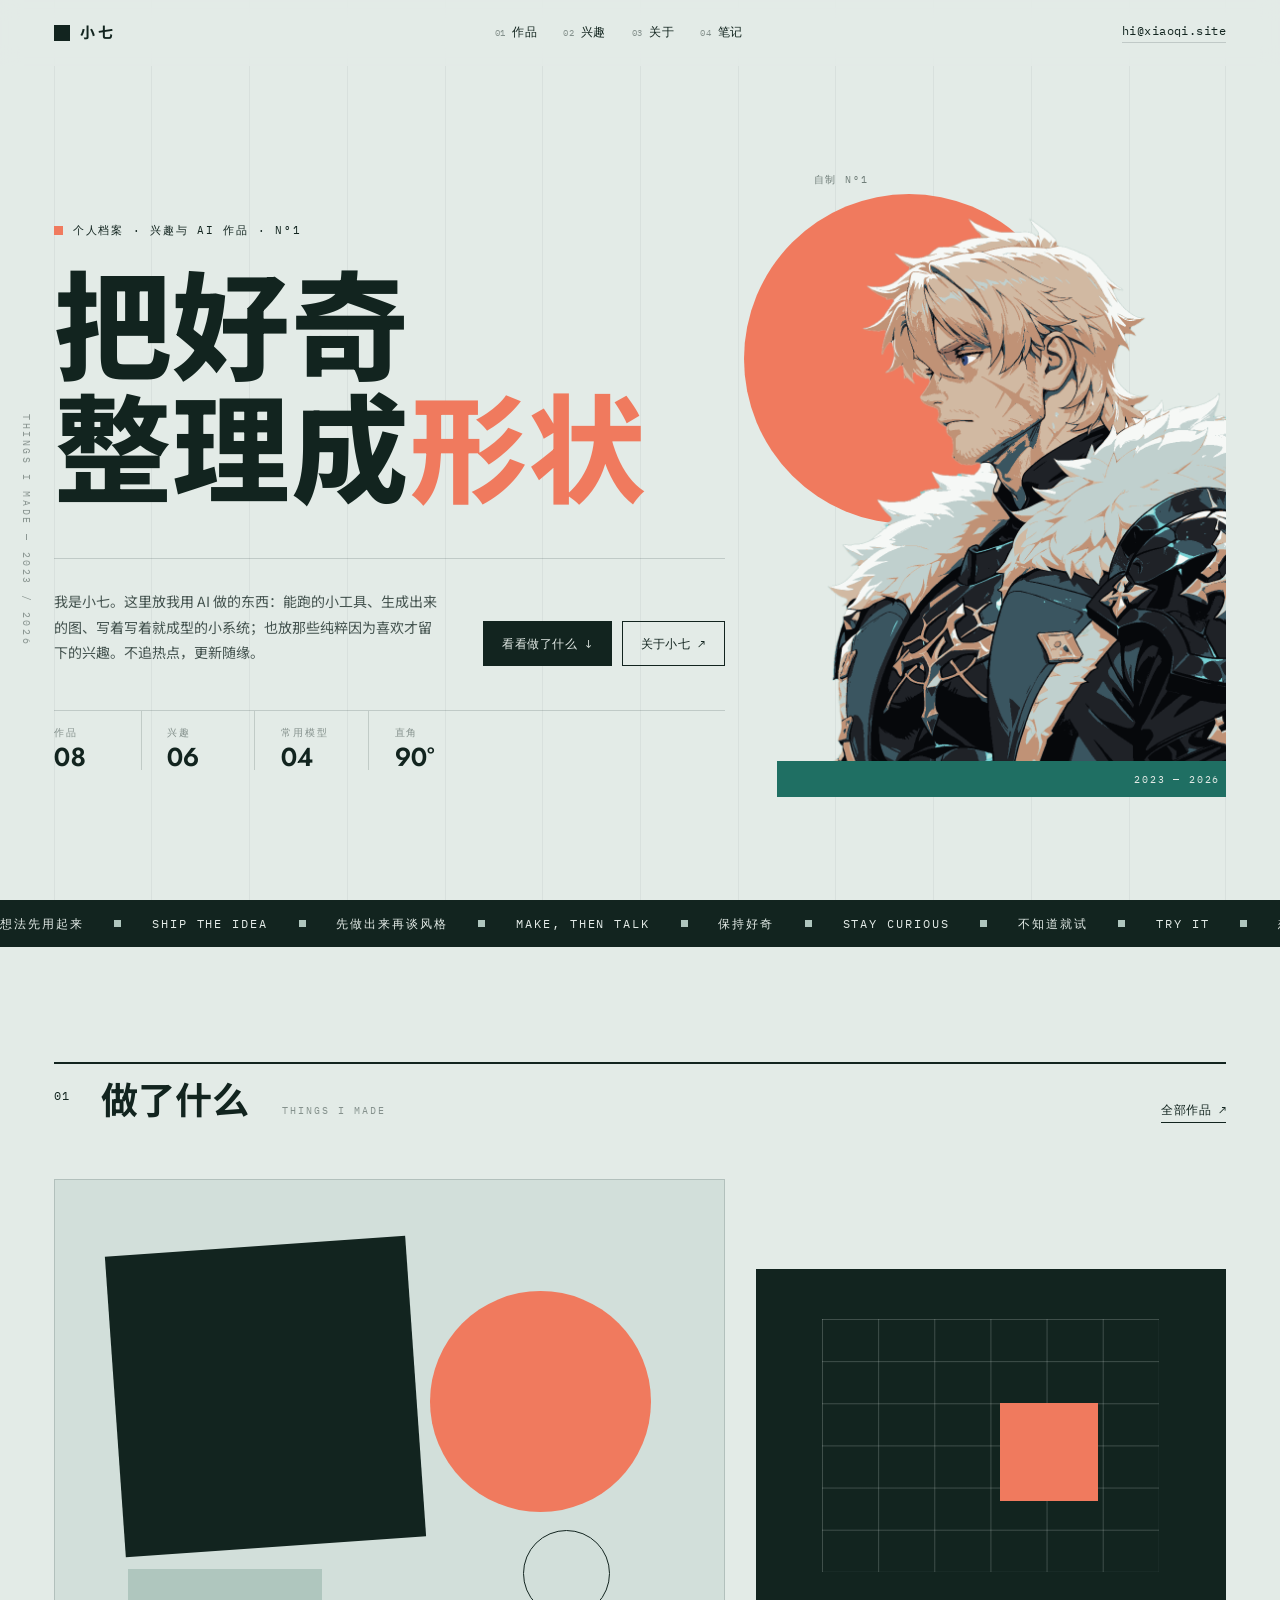
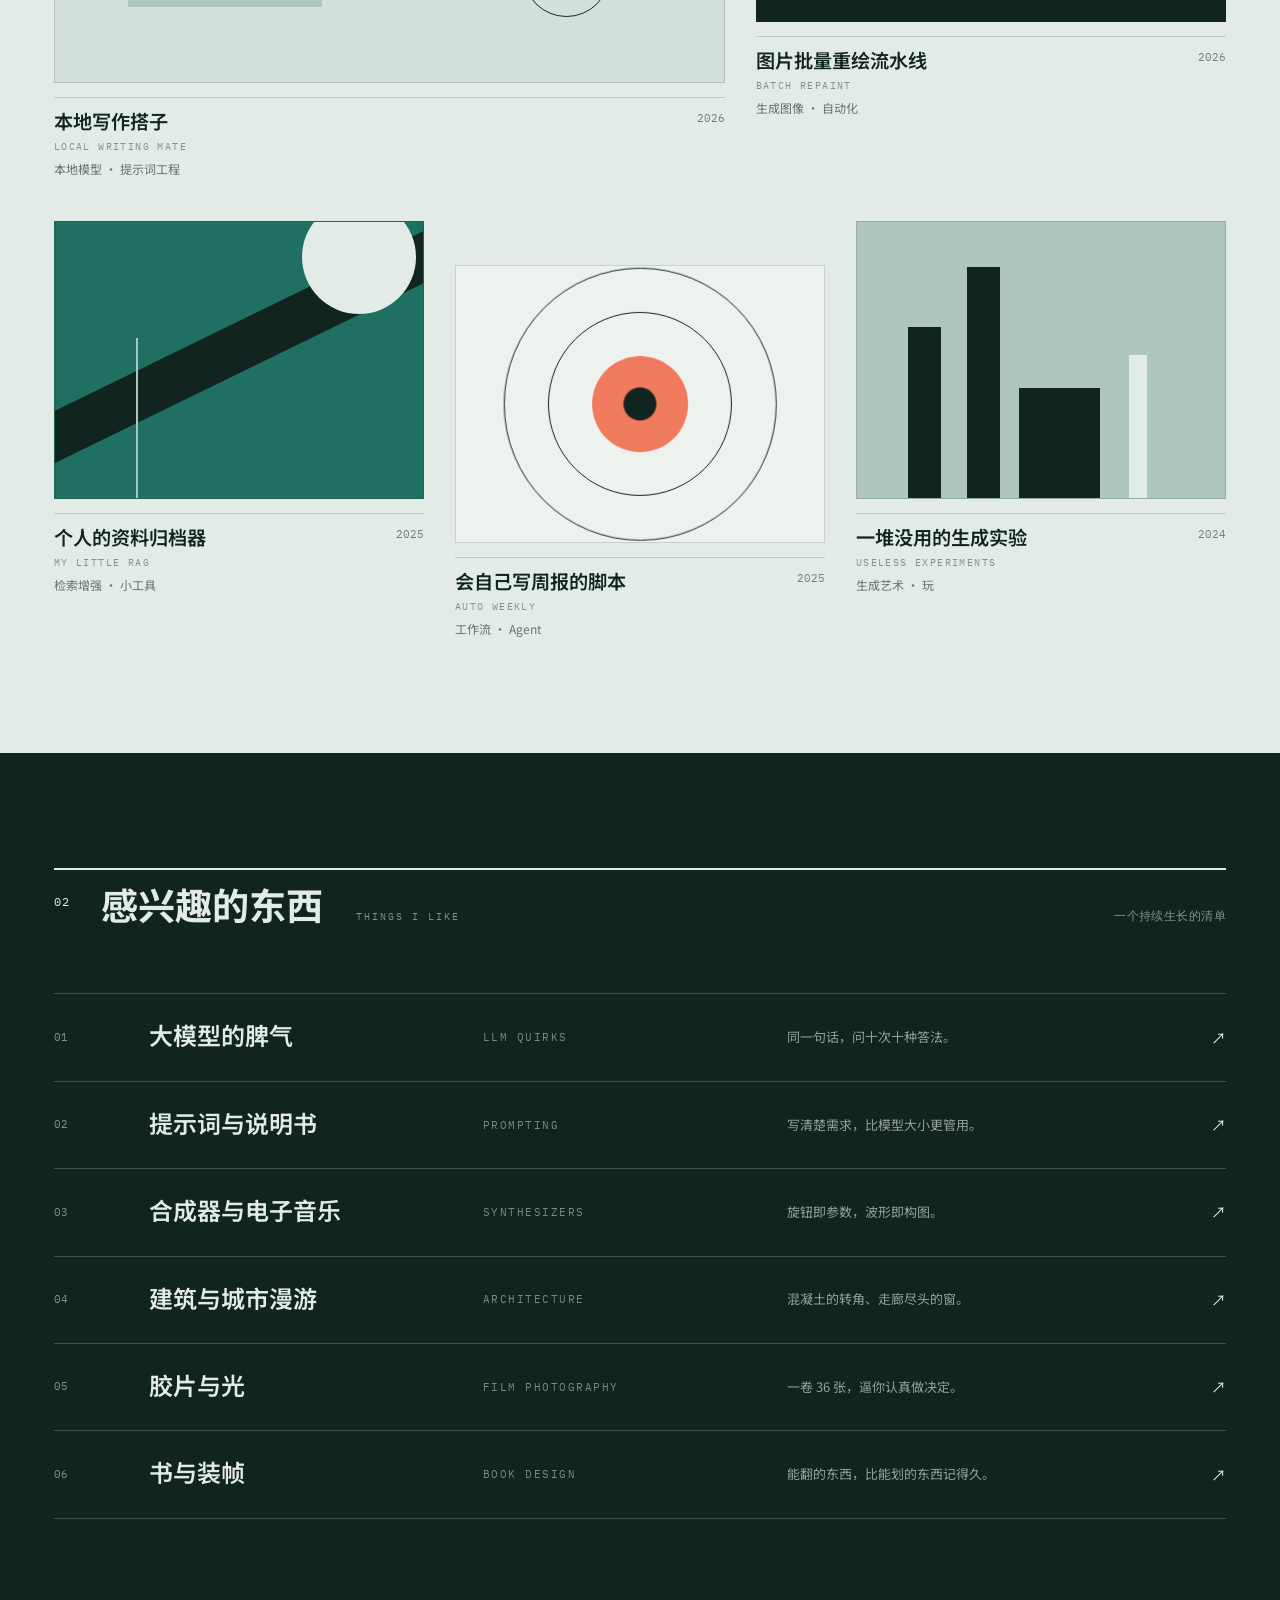
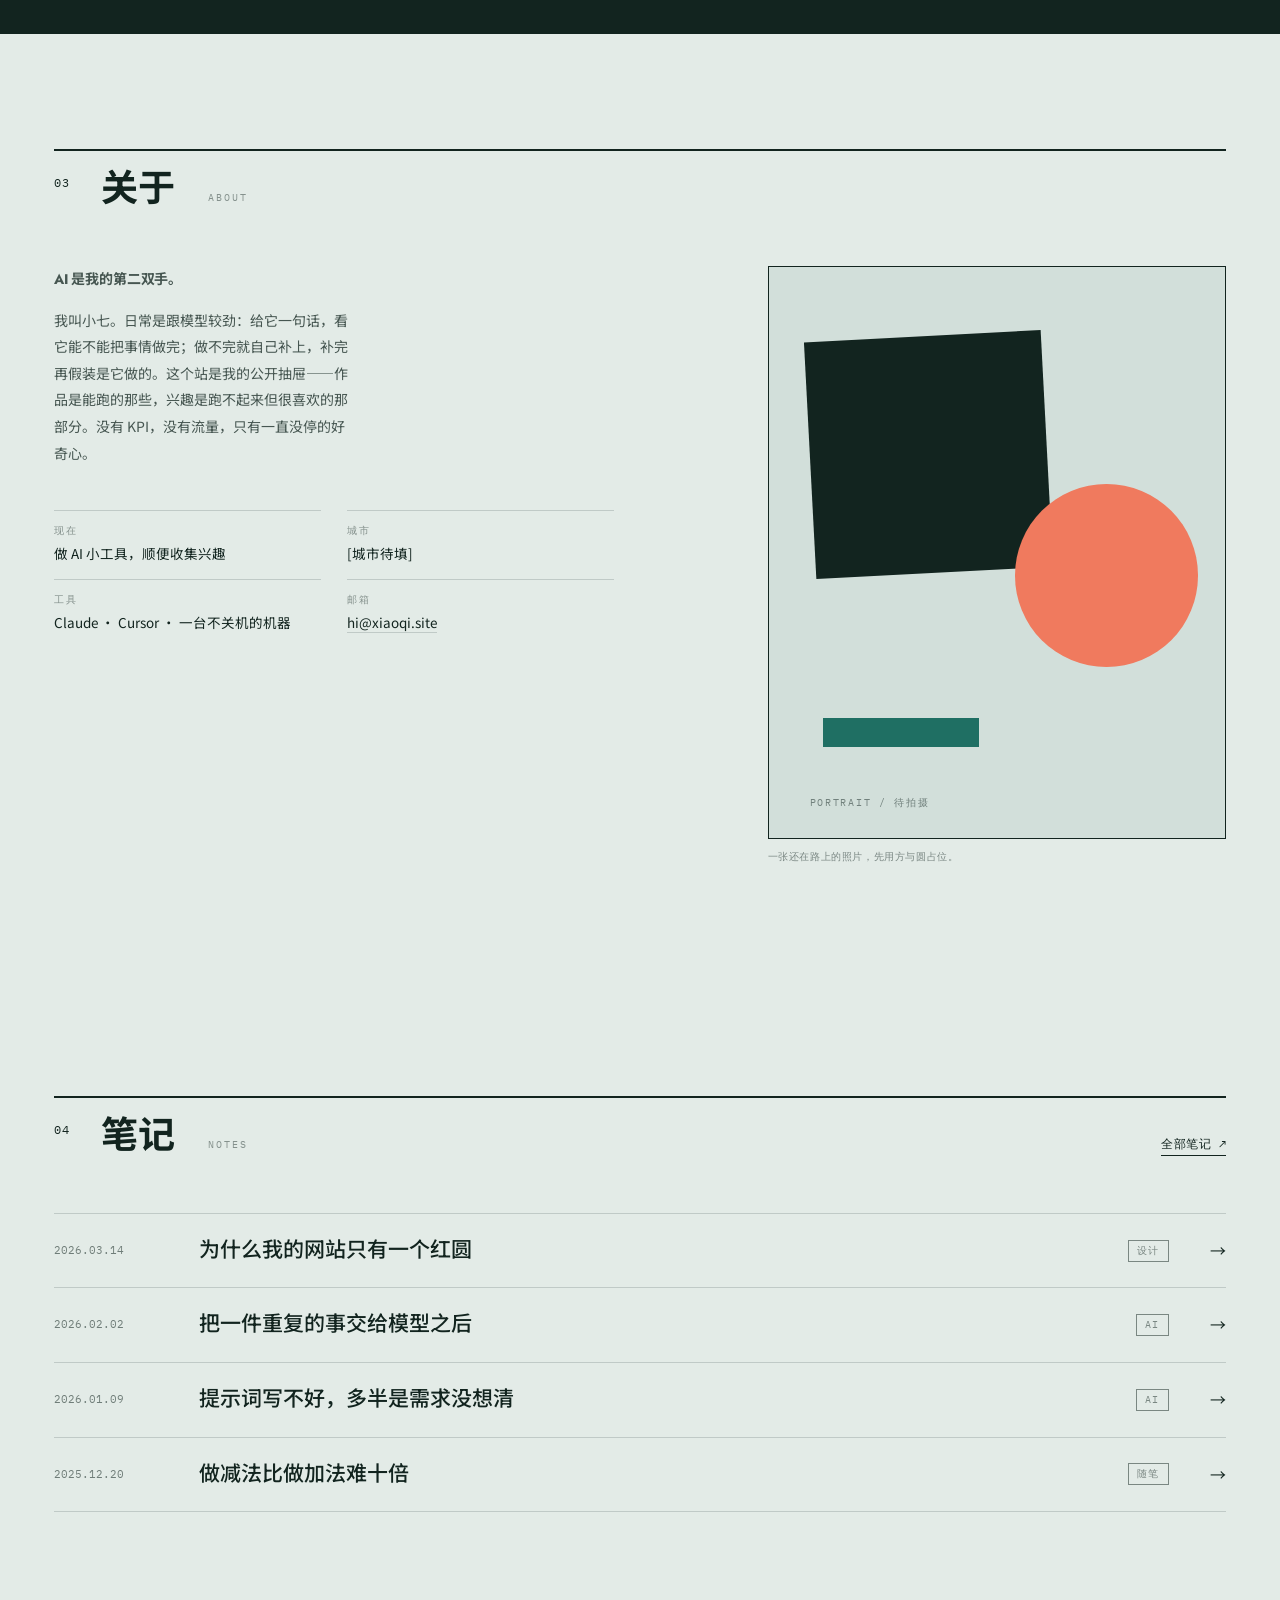
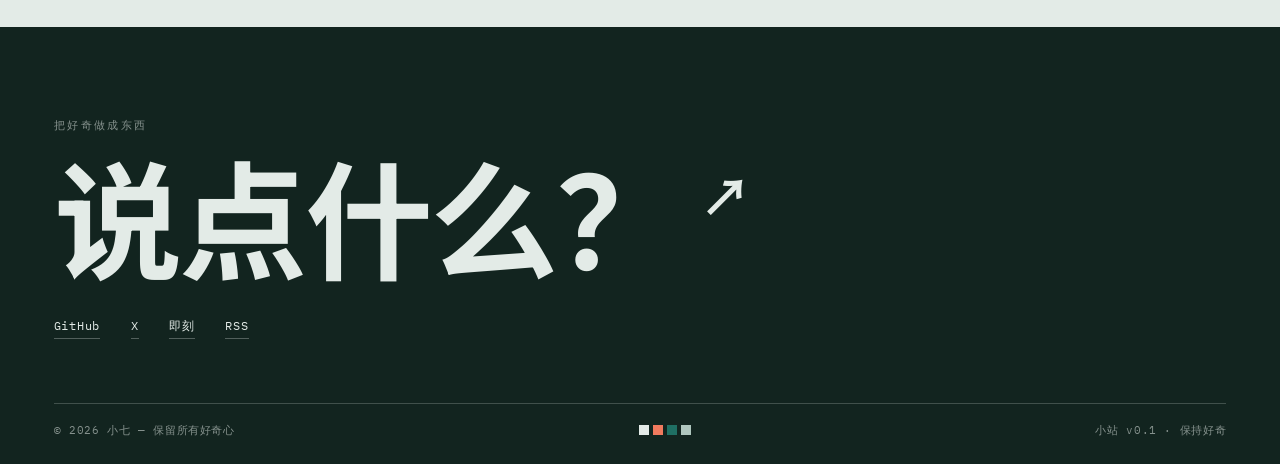
==== index.html @ d41fae68 "站小七 v0.2：雾青与珊瑚配色的个人作品站" ====
<!DOCTYPE html>
<html lang="zh-CN">
<head>
<meta charset="utf-8">
<meta name="viewport" content="width=device-width, initial-scale=1">
<title>小七 — AI 作品与兴趣档案</title>
<meta name="description" content="小七的个人站：一些 AI 做出来的东西，和一些没什么用但很喜欢的东西。">
<meta name="theme-color" content="#E3EBE7">
<link rel="icon" href="data:image/svg+xml,%3Csvg xmlns='http://www.w3.org/2000/svg' viewBox='0 0 32 32'%3E%3Crect width='32' height='32' fill='%23E3EBE7'/%3E%3Crect x='6' y='6' width='14' height='14' fill='%2312241F'/%3E%3Ccircle cx='23' cy='21' r='5' fill='%23F07A5E'/%3E%3C/svg%3E">
<link rel="preconnect" href="https://fonts.googleapis.com">
<link rel="preconnect" href="https://fonts.gstatic.com" crossorigin>
<link href="https://fonts.googleapis.com/css2?family=Jost:wght@300;400;500;600;700;800&family=IBM+Plex+Mono:wght@400;500&family=Noto+Sans+SC:wght@300;400;500;700;900&display=swap" rel="stylesheet">
<link rel="stylesheet" href="style.css">
</head>
<body>
<div class="progress" id="progress" aria-hidden="true"></div>

<!-- 背景网格：图纸感 -->
<div class="blueprint" aria-hidden="true">
  <span></span><span></span><span></span><span></span><span></span><span></span>
  <span></span><span></span><span></span><span></span><span></span><span></span>
</div>

<a class="skip" href="#work">跳到作品</a>

<header class="masthead" id="masthead">
  <a class="brand" href="#top" aria-label="回到顶部">
    <span class="brand__mark" aria-hidden="true"></span>
    <span class="brand__name">小七</span>
  </a>
  <nav class="nav" aria-label="主导航">
    <a href="#work"><em>01</em>作品</a>
    <a href="#index"><em>02</em>兴趣</a>
    <a href="#about"><em>03</em>关于</a>
    <a href="#notes"><em>04</em>笔记</a>
  </nav>
  <a class="masthead__mail" href="mailto:hi@xiaoqi.site">hi@xiaoqi.site</a>
</header>

<main id="top">

  <!-- ============ HERO ============ -->
  <section class="hero" id="hero">
    <p class="hero__rail" aria-hidden="true">THINGS I MADE — 2023 / 2026</p>

    <div class="hero__copy">
      <p class="eyebrow" data-reveal><span class="eyebrow__dot"></span>个人档案 · 兴趣与 AI 作品 · Nº1</p>

      <h1 class="hero__title">
        <span class="line" data-reveal style="--d:.05s">把好奇</span>
        <span class="line" data-reveal style="--d:.12s">整理成<span class="red">形状</span></span>
      </h1>

      <div class="hero__meta">
        <p class="hero__lede" data-reveal style="--d:.2s">
          我是小七。这里放我用 AI 做的东西：能跑的小工具、生成出来的图、写着写着就成型的小系统；也放那些纯粹因为喜欢才留下的兴趣。不追热点，更新随缘。
        </p>

        <div class="hero__actions" data-reveal style="--d:.28s">
          <a class="btn btn--solid" href="#work">看看做了什么 <span aria-hidden="true">↓</span></a>
          <a class="btn btn--ghost" href="#about">关于小七 <span aria-hidden="true">↗</span></a>
        </div>
      </div>

      <dl class="stats" data-reveal style="--d:.36s">
        <div><dt>作品</dt><dd>08</dd></div>
        <div><dt>兴趣</dt><dd>06</dd></div>
        <div><dt>常用模型</dt><dd>04</dd></div>
        <div><dt>直角</dt><dd>90°</dd></div>
      </dl>
    </div>

    <figure class="hero__art" data-reveal style="--d:.18s" data-parallax>
      <div class="stage">
        <span class="stage__circle" aria-hidden="true"></span>
        <span class="stage__bar" aria-hidden="true"></span>
        <img class="stage__fig" src="assets/figure.png" alt="半身人物插画：浅发角色，黑色战斗服与白色毛领" width="832" height="1216">
        <span class="hero__tag">自制 Nº1</span>
        <span class="hero__year">2023 — 2026</span>
      </div>
    </figure>
  </section>

  <!-- ============ MARQUEE ============ -->
  <div class="marquee" aria-hidden="true">
    <div class="marquee__track">
      <span>想法先用起来 <i></i> SHIP THE IDEA <i></i> 先做出来再谈风格 <i></i> MAKE, THEN TALK <i></i> 保持好奇 <i></i> STAY CURIOUS <i></i> 不知道就试 <i></i> TRY IT <i></i></span>
      <span>想法先用起来 <i></i> SHIP THE IDEA <i></i> 先做出来再谈风格 <i></i> MAKE, THEN TALK <i></i> 保持好奇 <i></i> STAY CURIOUS <i></i> 不知道就试 <i></i> TRY IT <i></i></span>
    </div>
  </div>

  <!-- ============ WORK ============ -->
  <section class="section" id="work">
    <header class="sec-head" data-reveal>
      <span class="sec-head__num">01</span>
      <h2 class="sec-head__title">做了什么 <span>THINGS I MADE</span></h2>
      <a class="sec-head__link" href="#work">全部作品 <span aria-hidden="true">↗</span></a>
    </header>

    <div class="works">

      <article class="work work--wide" data-reveal>
        <a class="work__link" href="#work">
          <div class="thumb thumb--a" aria-hidden="true">
            <i class="f f1"></i><i class="f f2"></i><i class="f f3"></i><i class="f f4"></i>
          </div>
          <div class="work__info">
            <h3>本地写作搭子 <span>Local Writing Mate</span></h3>
            <p class="work__tags">本地模型 · 提示词工程</p>
            <span class="work__year">2026</span>
          </div>
        </a>
      </article>

      <article class="work" data-reveal style="--d:.08s">
        <a class="work__link" href="#work">
          <div class="thumb thumb--b" aria-hidden="true">
            <i class="f f1"></i><i class="f f2"></i>
          </div>
          <div class="work__info">
            <h3>图片批量重绘流水线 <span>Batch Repaint</span></h3>
            <p class="work__tags">生成图像 · 自动化</p>
            <span class="work__year">2026</span>
          </div>
        </a>
      </article>

      <article class="work" data-reveal>
        <a class="work__link" href="#work">
          <div class="thumb thumb--c" aria-hidden="true">
            <i class="f f1"></i><i class="f f2"></i><i class="f f3"></i>
          </div>
          <div class="work__info">
            <h3>个人的资料归档器 <span>My Little RAG</span></h3>
            <p class="work__tags">检索增强 · 小工具</p>
            <span class="work__year">2025</span>
          </div>
        </a>
      </article>

      <article class="work" data-reveal style="--d:.08s">
        <a class="work__link" href="#work">
          <div class="thumb thumb--d" aria-hidden="true">
            <i class="f f1"></i><i class="f f2"></i><i class="f f3"></i><i class="f f4"></i>
          </div>
          <div class="work__info">
            <h3>会自己写周报的脚本 <span>Auto Weekly</span></h3>
            <p class="work__tags">工作流 · Agent</p>
            <span class="work__year">2025</span>
          </div>
        </a>
      </article>

      <article class="work" data-reveal style="--d:.16s">
        <a class="work__link" href="#work">
          <div class="thumb thumb--e" aria-hidden="true">
            <i class="f f1"></i><i class="f f2"></i><i class="f f3"></i><i class="f f4"></i>
          </div>
          <div class="work__info">
            <h3>一堆没用的生成实验 <span>Useless Experiments</span></h3>
            <p class="work__tags">生成艺术 · 玩</p>
            <span class="work__year">2024</span>
          </div>
        </a>
      </article>

    </div>
  </section>

  <!-- ============ INDEX / 感兴趣的东西 ============ -->
  <section class="section section--ink" id="index">
    <header class="sec-head sec-head--light" data-reveal>
      <span class="sec-head__num">02</span>
      <h2 class="sec-head__title">感兴趣的东西 <span>THINGS I LIKE</span></h2>
      <p class="sec-head__note">一个持续生长的清单</p>
    </header>

    <ol class="index-list">
      <li data-reveal><a href="#index">
        <span class="idx">01</span>
        <span class="it">大模型的脾气</span>
        <span class="ie">LLM Quirks</span>
        <span class="im">同一句话，问十次十种答法。</span>
        <span class="ia" aria-hidden="true">↗</span>
      </a></li>
      <li data-reveal style="--d:.04s"><a href="#index">
        <span class="idx">02</span>
        <span class="it">提示词与说明书</span>
        <span class="ie">Prompting</span>
        <span class="im">写清楚需求，比模型大小更管用。</span>
        <span class="ia" aria-hidden="true">↗</span>
      </a></li>
      <li data-reveal style="--d:.08s"><a href="#index">
        <span class="idx">03</span>
        <span class="it">合成器与电子音乐</span>
        <span class="ie">Synthesizers</span>
        <span class="im">旋钮即参数，波形即构图。</span>
        <span class="ia" aria-hidden="true">↗</span>
      </a></li>
      <li data-reveal style="--d:.12s"><a href="#index">
        <span class="idx">04</span>
        <span class="it">建筑与城市漫游</span>
        <span class="ie">Architecture</span>
        <span class="im">混凝土的转角、走廊尽头的窗。</span>
        <span class="ia" aria-hidden="true">↗</span>
      </a></li>
      <li data-reveal style="--d:.16s"><a href="#index">
        <span class="idx">05</span>
        <span class="it">胶片与光</span>
        <span class="ie">Film Photography</span>
        <span class="im">一卷 36 张，逼你认真做决定。</span>
        <span class="ia" aria-hidden="true">↗</span>
      </a></li>
      <li data-reveal style="--d:.2s"><a href="#index">
        <span class="idx">06</span>
        <span class="it">书与装帧</span>
        <span class="ie">Book Design</span>
        <span class="im">能翻的东西，比能划的东西记得久。</span>
        <span class="ia" aria-hidden="true">↗</span>
      </a></li>
    </ol>
  </section>

  <!-- ============ ABOUT ============ -->
  <section class="section" id="about">
    <header class="sec-head" data-reveal>
      <span class="sec-head__num">03</span>
      <h2 class="sec-head__title">关于 <span>ABOUT</span></h2>
    </header>

    <div class="about">
      <div class="about__text" data-reveal>
        <p class="about__big">AI 是我的第二双手。</p>
        <p>我叫小七。日常是跟模型较劲：给它一句话，看它能不能把事情做完；做不完就自己补上，补完再假装是它做的。这个站是我的公开抽屉——作品是能跑的那些，兴趣是跑不起来但很喜欢的那部分。没有 KPI，没有流量，只有一直没停的好奇心。</p>

        <dl class="facts">
          <div><dt>现在</dt><dd>做 AI 小工具，顺便收集兴趣</dd></div>
          <div><dt>城市</dt><dd>[城市待填]</dd></div>
          <div><dt>工具</dt><dd>Claude · Cursor · 一台不关机的机器</dd></div>
          <div><dt>邮箱</dt><dd><a href="mailto:hi@xiaoqi.site">hi@xiaoqi.site</a></dd></div>
        </dl>
      </div>

      <figure class="portrait" data-reveal style="--d:.1s">
        <div class="portrait__frame" aria-hidden="true">
          <span class="p-sq"></span>
          <span class="p-ci"></span>
          <span class="p-bar"></span>
          <span class="p-cap">PORTRAIT / 待拍摄</span>
        </div>
        <figcaption>一张还在路上的照片，先用方与圆占位。</figcaption>
      </figure>
    </div>
  </section>

  <!-- ============ NOTES ============ -->
  <section class="section" id="notes">
    <header class="sec-head" data-reveal>
      <span class="sec-head__num">04</span>
      <h2 class="sec-head__title">笔记 <span>NOTES</span></h2>
      <a class="sec-head__link" href="#notes">全部笔记 <span aria-hidden="true">↗</span></a>
    </header>

    <ul class="notes">
      <li data-reveal><a href="#notes">
        <time datetime="2026-03-14">2026.03.14</time>
        <span class="n-title">为什么我的网站只有一个红圆</span>
        <span class="n-tag">设计</span>
        <span class="n-arrow" aria-hidden="true">→</span>
      </a></li>
      <li data-reveal style="--d:.05s"><a href="#notes">
        <time datetime="2026-02-02">2026.02.02</time>
        <span class="n-title">把一件重复的事交给模型之后</span>
        <span class="n-tag">AI</span>
        <span class="n-arrow" aria-hidden="true">→</span>
      </a></li>
      <li data-reveal style="--d:.1s"><a href="#notes">
        <time datetime="2026-01-09">2026.01.09</time>
        <span class="n-title">提示词写不好，多半是需求没想清</span>
        <span class="n-tag">AI</span>
        <span class="n-arrow" aria-hidden="true">→</span>
      </a></li>
      <li data-reveal style="--d:.15s"><a href="#notes">
        <time datetime="2025-12-20">2025.12.20</time>
        <span class="n-title">做减法比做加法难十倍</span>
        <span class="n-tag">随笔</span>
        <span class="n-arrow" aria-hidden="true">→</span>
      </a></li>
    </ul>
  </section>

</main>

<footer class="footer" id="contact">
  <div class="footer__top">
    <p class="footer__kicker">把好奇做成东西</p>
    <a class="footer__mail" href="mailto:hi@xiaoqi.site">说点什么？<span aria-hidden="true">↗</span></a>
    <nav class="footer__nav" aria-label="社交链接">
      <a href="#contact">GitHub</a>
      <a href="#contact">X</a>
      <a href="#contact">即刻</a>
      <a href="#contact">RSS</a>
    </nav>
  </div>

  <div class="footer__bottom">
    <span>© <span id="year">2026</span> 小七 — 保留所有好奇心</span>
    <span class="swatches" aria-hidden="true"><i></i><i></i><i></i><i></i></span>
    <span>小站 v0.1 · 保持好奇</span>
  </div>
</footer>

<script src="main.js"></script>
</body>
</html>
---- style.css ----
/* ============================================================
   YAN — 个人作品档案
   风格参照：至上主义（Suprematism）+ 包豪斯（Bauhaus）
   原则：扁平、几何、只用直线与圆、三色 + 黑白
   ============================================================ */

:root{
  /* 配色：雾青与珊瑚（方案 05）
     纸 = 雾青，墨 = 深墨绿，主强调 = 珊瑚，次强调 = 青，第三层 = 浅雾青 */
  --paper:      #E3EBE7;
  --paper-2:    #D2DFDA;
  --ink:        #12241F;
  --coral:      #F07A5E;
  --teal:       #1F6F63;
  --sage:       #AFC6BE;

  --line:       rgba(18,36,31,.16);
  --line-soft:  rgba(18,36,31,.09);
  --line-paper: rgba(227,235,231,.22);

  --f-display:  "Jost", "Noto Sans SC", "PingFang SC", "Hiragino Sans GB", "Microsoft YaHei", system-ui, sans-serif;
  --f-body:     "Noto Sans SC", "Jost", "PingFang SC", "Hiragino Sans GB", "Microsoft YaHei", system-ui, sans-serif;
  --f-mono:     "IBM Plex Mono", "SFMono-Regular", Consolas, monospace;

  --pad:        clamp(20px, 4.2vw, 64px);
  --max:        1500px;
  --ease:       cubic-bezier(.2,.75,.2,1);
}

*,*::before,*::after{ box-sizing:border-box; }

html{
  scroll-behavior:smooth;
  -webkit-text-size-adjust:100%;
}

body{
  margin:0;
  background:var(--paper);
  color:var(--ink);
  font-family:var(--f-body);
  font-size:16px;
  line-height:1.6;
  -webkit-font-smoothing:antialiased;
  overflow-x:hidden;
}

img,svg{ display:block; max-width:100%; }
a{ color:inherit; text-decoration:none; }
::selection{ background:var(--sage); color:var(--ink); }

:focus-visible{
  outline:2px solid var(--coral);
  outline-offset:3px;
}

.skip{
  position:absolute; left:-9999px; top:0;
  background:var(--ink); color:var(--paper);
  padding:10px 16px; z-index:200;
}
.skip:focus{ left:12px; top:12px; }

/* ---------- 顶部进度条 ---------- */
.progress{
  position:fixed; inset:0 auto auto 0;
  height:2px; width:100%;
  background:var(--coral);
  transform:scaleX(0);
  transform-origin:0 50%;
  z-index:120;
  pointer-events:none;
}

/* ---------- 背景图纸网格 ---------- */
.blueprint{
  position:fixed; inset:0;
  display:grid;
  grid-template-columns:repeat(12,1fr);
  max-width:var(--max);
  margin-inline:auto;
  padding-inline:var(--pad);
  pointer-events:none;
  z-index:0;
  opacity:.55;
}
.blueprint span{ border-left:1px solid var(--line-soft); }
.blueprint span:last-child{ border-right:1px solid var(--line-soft); }

main, .masthead, .footer, .marquee{ position:relative; z-index:1; }

/* ============================================================
   MASTHEAD
   ============================================================ */
.masthead{
  position:fixed; top:0; left:0; right:0;
  z-index:100;
  display:flex; align-items:center; justify-content:space-between;
  gap:24px;
  padding:0 var(--pad);
  height:66px;
  background:rgba(227,235,231,.82);
  backdrop-filter:blur(10px) saturate(120%);
  -webkit-backdrop-filter:blur(10px) saturate(120%);
  border-bottom:1px solid transparent;
  transition:border-color .3s var(--ease), background .3s var(--ease);
}
.masthead.is-scrolled{ border-bottom-color:var(--line); }

.brand{ display:flex; align-items:center; gap:10px; }
.brand__mark{
  width:16px; height:16px; background:var(--ink);
  transition:background .25s var(--ease), transform .4s var(--ease);
}
.brand:hover .brand__mark{ background:var(--coral); transform:rotate(45deg); }
.brand__name{
  font-family:var(--f-display);
  font-weight:700; font-size:15px; letter-spacing:.2em;
}

.nav{ display:flex; gap:clamp(14px,2vw,30px); }
.nav a{
  font-family:var(--f-mono);
  font-size:12px; letter-spacing:.06em;
  display:inline-flex; align-items:baseline; gap:6px;
  padding:4px 0;
  border-bottom:1px solid transparent;
  transition:border-color .2s, color .2s;
}
.nav a em{
  font-style:normal; font-size:9px; opacity:.45;
}
.nav a:hover{ border-bottom-color:var(--ink); }

.masthead__mail{
  font-family:var(--f-mono); font-size:11.5px; letter-spacing:.04em;
  padding-bottom:2px;
  border-bottom:1px solid var(--line);
  transition:border-color .2s, color .2s;
}
.masthead__mail:hover{ color:var(--teal); border-bottom-color:var(--teal); }

/* ============================================================
   HERO
   ============================================================ */
.hero{
  position:relative;
  max-width:var(--max); margin-inline:auto;
  padding:calc(66px + clamp(36px,7vw,96px)) var(--pad) clamp(32px,5vw,72px);
  min-height:100svh;
  display:grid;
  grid-template-columns:repeat(12,1fr);
  gap:clamp(16px,2.4vw,40px);
  align-items:center;
}

.hero__rail{
  position:absolute; left:calc(var(--pad) * .34); top:46%;
  writing-mode:vertical-rl;
  font-family:var(--f-mono); font-size:10px; letter-spacing:.26em;
  color:rgba(18,36,31,.42);
  margin:0;
}

.hero__copy{ grid-column:1 / span 7; }

.eyebrow{
  display:flex; align-items:center; gap:10px;
  margin:0 0 clamp(18px,2.4vw,30px);
  font-family:var(--f-mono);
  font-size:11px; letter-spacing:.16em; text-transform:uppercase;
}
.eyebrow__dot{
  width:9px; height:9px; background:var(--coral);
  flex:0 0 auto;
}

.hero__title{
  margin:0;
  font-family:var(--f-display);
  font-weight:800;
  font-size:clamp(3.5rem, 9.2vw, 8rem);
  line-height:1.04;
  letter-spacing:.005em;
}
.hero__title .line{ display:block; }
.hero__title .red{ color:var(--coral); }

.hero__meta{
  display:grid;
  grid-template-columns:minmax(0,1fr) auto;
  gap:clamp(18px,3vw,44px);
  align-items:end;
  margin-top:clamp(26px,3.4vw,44px);
  padding-top:clamp(20px,2.6vw,30px);
  border-top:1px solid var(--line);
  max-width:44rem;
}
.hero__lede{
  margin:0;
  font-size:clamp(14px,1.06vw,16px);
  line-height:1.85;
  color:rgba(18,36,31,.76);
  max-width:none;
  text-wrap:pretty;
}

.hero__actions{ display:flex; gap:10px; flex-wrap:wrap; }

.btn{
  display:inline-flex; align-items:center; gap:8px;
  font-family:var(--f-mono);
  font-size:12px; letter-spacing:.04em;
  padding:12px 18px;
  border:1px solid var(--ink);
  background:transparent;
  transition:background .22s var(--ease), color .22s var(--ease), transform .22s var(--ease);
}
.btn span{ transition:transform .3s var(--ease); }
.btn--solid{ background:var(--ink); color:var(--paper); }
.btn--solid:hover{ background:var(--coral); border-color:var(--coral); color:var(--ink); }
.btn--ghost:hover{ background:var(--ink); color:var(--paper); }
.btn:hover span{ transform:translate(2px,2px); }

.stats{
  display:flex; flex-wrap:wrap;
  margin:clamp(26px,3.4vw,44px) 0 0;
  border-top:1px solid var(--line);
  max-width:44rem;
}
.stats > div{
  padding:14px clamp(14px,2vw,28px) 0 0;
  margin-right:clamp(14px,2vw,28px);
  border-right:1px solid var(--line);
  min-width:88px;
}
.stats > div:last-child{ border-right:0; margin-right:0; }
.stats dt{
  font-family:var(--f-mono); font-size:9.5px;
  letter-spacing:.2em; text-transform:uppercase;
  color:rgba(18,36,31,.45);
  margin-bottom:4px;
}
.stats dd{
  margin:0;
  font-family:var(--f-display); font-weight:600;
  font-size:26px; line-height:1;
  font-variant-numeric:tabular-nums;
}

/* ---- 英雄区构图：几何 + 人物 ---- */
.hero__art{
  grid-column:8 / span 5;
  position:relative;
  margin:0;
  align-self:center;
  display:flex;
  justify-content:flex-end;
}

.stage{
  position:relative;
  height:clamp(380px, 67vh, 620px);
  aspect-ratio: 832 / 1216;
}
.stage span{ position:absolute; display:block; }

/* 珊瑚圆：人物头部背后，向左溢出 */
.stage__circle{
  width:80%; aspect-ratio:1; border-radius:50%;
  background:var(--coral);
  left:-17%; top:0;
  z-index:1;
}
/* 青条：托住底部，遮住人物被裁切的地方 */
.stage__bar{
  left:-9%; right:0; bottom:0;
  height:6%;
  background:var(--teal);
  z-index:3;
}

.stage__fig{
  position:absolute;
  left:0; top:0;
  width:100%; height:100%;
  z-index:2;
  transition:transform .9s var(--ease);
}
.hero__art:hover .stage__fig{ transform:translateY(-8px); }

.hero__tag,
.hero__year{
  font-family:var(--f-mono); font-size:10px;
  letter-spacing:.18em; text-transform:uppercase;
  z-index:4;
}
.hero__tag{ top:-22px; left:0; color:rgba(18,36,31,.55); }
.hero__year{ bottom:9px; right:6px; color:var(--paper); }

/* ============================================================
   MARQUEE
   ============================================================ */
.marquee{
  background:var(--ink);
  color:var(--paper);
  padding:13px 0;
  overflow:hidden;
  border-block:1px solid var(--ink);
}
.marquee__track{
  display:flex; width:max-content;
  animation:marquee 34s linear infinite;
}
.marquee__track > span{
  display:inline-flex; align-items:center;
  white-space:nowrap;
  font-family:var(--f-mono);
  font-size:12px; letter-spacing:.16em;
}
.marquee__track i{
  display:inline-block;
  width:7px; height:7px;
  background:var(--sage);
  margin:0 clamp(18px,2.4vw,34px);
}
@keyframes marquee{ to{ transform:translateX(-50%); } }

/* ============================================================
   SECTION 通用
   ============================================================ */
.section{
  max-width:var(--max); margin-inline:auto;
  padding:clamp(64px,9vw,140px) var(--pad);
}
.section--ink{
  background:var(--ink);
  color:var(--paper);
  max-width:none;
}
.section--ink > *{ max-width:var(--max); margin-inline:auto; }
.section--ink .sec-head,
.section--ink .index-list{ max-width:calc(var(--max) - var(--pad) * 2); }

.sec-head{
  display:grid;
  grid-template-columns:auto 1fr auto;
  align-items:baseline;
  gap:clamp(14px,2.4vw,36px);
  border-top:2px solid var(--ink);
  padding-top:16px;
  margin-bottom:clamp(30px,4.4vw,64px);
}
.sec-head__num{
  font-family:var(--f-mono); font-size:12px;
  letter-spacing:.1em;
  align-self:start;
  padding-top:.5em;
}
.sec-head__title{
  margin:0;
  font-family:var(--f-display);
  font-size:clamp(1.5rem,2.9vw,2.4rem);
  font-weight:700;
  line-height:1.15;
  display:flex; align-items:baseline; flex-wrap:wrap; gap:.5em .9em;
}
.sec-head__title span{
  font-family:var(--f-mono);
  font-size:10px; font-weight:400;
  letter-spacing:.2em; text-transform:uppercase;
  color:rgba(18,36,31,.45);
}
.sec-head__link,
.sec-head__note{
  font-family:var(--f-mono); font-size:11.5px;
  letter-spacing:.04em;
  justify-self:end;
  border-bottom:1px solid currentColor;
  padding-bottom:2px;
  transition:color .2s;
}
.sec-head__link:hover{ color:var(--teal); }
.sec-head__note{ border-bottom:0; color:rgba(18,36,31,.45); padding:0; }

.sec-head--light{ border-top-color:var(--paper); }
.sec-head--light .sec-head__title span,
.sec-head--light .sec-head__note{ color:rgba(227,235,231,.55); }
.sec-head--light .sec-head__link:hover{ color:var(--sage); }

/* ============================================================
   WORKS
   ============================================================ */
.works{
  display:grid;
  grid-template-columns:repeat(12,1fr);
  gap:clamp(22px,3.4vw,52px) clamp(16px,2.4vw,40px);
  align-items:start;
}
.work{ grid-column:span 4; margin:0; }
.work--wide{ grid-column:span 7; }
.work:nth-child(2){ grid-column:8 / span 5; margin-top:clamp(20px,7vw,90px); }
.work:nth-child(4){ margin-top:clamp(10px,3.4vw,54px); }

.work__link{ display:block; }

.thumb{
  position:relative;
  aspect-ratio:4/3;
  overflow:hidden;
  background:var(--paper-2);
  border:1px solid var(--line);
}
.thumb .f{
  position:absolute;
  transition:transform .85s var(--ease);
  will-change:transform;
}

/* 作品 1 — 圆与方 */
.thumb--a{ background:var(--paper-2); }
.thumb--a .f1{
  width:45%; aspect-ratio:1; left:9%; top:13%;
  background:var(--ink); transform:rotate(-4deg);
}
.thumb--a .f2{
  width:33%; aspect-ratio:1; border-radius:50%;
  background:var(--coral); right:11%; top:22%;
}
.thumb--a .f3{
  width:29%; height:7.5%; left:11%; bottom:15%;
  background:var(--sage);
}
.thumb--a .f4{
  width:13%; aspect-ratio:1; border-radius:50%;
  border:1.5px solid var(--ink);
  right:17%; bottom:13%;
}
.work:hover .thumb--a .f1{ transform:rotate(-11deg) scale(1.04); }
.work:hover .thumb--a .f2{ transform:translate(-7%,-6%); }
.work:hover .thumb--a .f3{ transform:translateX(14%); }

/* 作品 2 — 网格笔记 */
.thumb--b{ background:var(--ink); }
.thumb--b .f1{
  inset:14%;
  background-image:
    linear-gradient(var(--line-paper) 1px, transparent 1px),
    linear-gradient(90deg, var(--line-paper) 1px, transparent 1px);
  background-size:16.66% 16.66%;
  background-position:0 0;
  transition:background-position .8s var(--ease);
}
.thumb--b .f2{
  width:21%; aspect-ratio:1;
  background:var(--coral);
  left:52%; top:38%;
}
.work:hover .thumb--b .f1{ background-position:5% 6%; }
.work:hover .thumb--b .f2{ transform:translate(30%,-24%); }

/* 作品 3 — 构成 VII */
.thumb--c{ background:var(--teal); }
.thumb--c .f1{
  width:150%; height:17%;
  background:var(--ink);
  left:-24%; top:36%;
  transform:rotate(-26deg);
}
.thumb--c .f2{
  width:31%; aspect-ratio:1; border-radius:50%;
  background:var(--paper);
  right:2%; top:-8%;
}
.thumb--c .f3{
  width:2px; height:58%;
  background:var(--sage);
  left:22%; bottom:0;
}
.work:hover .thumb--c .f1{ transform:rotate(-32deg) translateX(4%); }
.work:hover .thumb--c .f2{ transform:translateY(14%); }

/* 作品 4 — 声音的形状 */
.thumb--d{ background:#EDF2EF; }
.thumb--d .f{
  border-radius:50%;
  border:1.5px solid var(--ink);
  left:50%; top:50%;
}
.thumb--d .f1{ width:74%; aspect-ratio:1; transform:translate(-50%,-50%); }
.thumb--d .f2{ width:50%; aspect-ratio:1; transform:translate(-50%,-50%); }
.thumb--d .f3{ width:26%; aspect-ratio:1; transform:translate(-50%,-50%); background:var(--coral); border:0; }
.thumb--d .f4{
  width:9%; aspect-ratio:1; transform:translate(-50%,-50%);
  background:var(--ink); border:0;
}
.work:hover .thumb--d .f1{ transform:translate(-50%,-50%) scale(1.12); }
.work:hover .thumb--d .f2{ transform:translate(-50%,-50%) scale(.86); }
.work:hover .thumb--d .f4{ transform:translate(-50%,-50%) scale(1.6); }

/* 作品 5 — 日常纪念碑 */
.thumb--e{ background:var(--sage); }
.thumb--e .f{ background:var(--ink); bottom:0; }
.thumb--e .f1{ width:9%;  height:62%; left:14%; }
.thumb--e .f2{ width:9%;  height:84%; left:30%; }
.thumb--e .f3{ width:22%; height:40%; left:44%; }
.thumb--e .f4{ width:5%;  height:52%; left:74%; background:var(--paper); }
.work:hover .thumb--e .f1{ transform:translateY(8%); }
.work:hover .thumb--e .f2{ transform:translateY(-6%); }
.work:hover .thumb--e .f3{ transform:translateY(4%); }

.work__info{
  display:grid;
  grid-template-columns:1fr auto;
  gap:4px 14px;
  margin-top:14px;
  padding-top:12px;
  border-top:1px solid var(--line);
}
.work__info h3{
  grid-area:1 / 1;
  margin:0;
  font-family:var(--f-display);
  font-size:clamp(16px,1.5vw,20px);
  font-weight:600;
  line-height:1.3;
}
.work__info h3 span{
  display:block;
  font-family:var(--f-mono);
  font-size:10px; font-weight:400;
  letter-spacing:.14em; text-transform:uppercase;
  color:rgba(18,36,31,.45);
  margin-top:5px;
}
.work__tags{
  grid-area:2 / 1;
  margin:2px 0 0;
  font-size:12px;
  color:rgba(18,36,31,.6);
}
.work__year{
  grid-area:1 / 2;
  font-family:var(--f-mono);
  font-size:11px;
  color:rgba(18,36,31,.55);
}
.work__link:hover h3{ text-decoration:underline; text-underline-offset:5px; text-decoration-thickness:1px; }

/* ============================================================
   INDEX LIST
   ============================================================ */
.index-list{
  list-style:none;
  margin:0; padding:0;
  border-top:1px solid var(--line-paper);
}
.index-list li a{
  display:grid;
  grid-template-columns:70px minmax(0,1.05fr) minmax(0,.95fr) minmax(0,1.3fr) 32px;
  align-items:center;
  gap:clamp(10px,2vw,28px);
  padding:clamp(16px,2vw,24px) 0;
  border-bottom:1px solid var(--line-paper);
  background:linear-gradient(var(--sage),var(--sage)) no-repeat left center;
  background-size:0% 100%;
  transition:background-size .45s var(--ease), color .28s var(--ease), padding .35s var(--ease);
}
.index-list li a:hover,
.index-list li a:focus-visible{
  background-size:100% 100%;
  color:var(--ink);
  padding-inline:clamp(10px,1.4vw,20px);
}
.idx{
  font-family:var(--f-mono); font-size:11px;
  opacity:.55;
}
.it{
  font-family:var(--f-display);
  font-size:clamp(17px,1.9vw,24px);
  font-weight:600;
}
.ie{
  font-family:var(--f-mono);
  font-size:10.5px; letter-spacing:.14em; text-transform:uppercase;
  opacity:.5;
}
.im{
  font-size:13px;
  opacity:.62;
}
.ia{
  justify-self:end;
  font-size:15px;
  transition:transform .3s var(--ease);
}
.index-list li a:hover .ia{ transform:translate(4px,-4px); }

/* ============================================================
   ABOUT
   ============================================================ */
.about{
  display:grid;
  grid-template-columns:repeat(12,1fr);
  gap:clamp(24px,4vw,64px);
}
.about__text{ grid-column:1 / span 6; }
.about__big{
  font-family:var(--f-display);
  font-weight:700;
  font-size:clamp(1.6rem,3.1vw,2.6rem);
  line-height:1.25;
  margin:0 0 .8em;
  letter-spacing:-.01em;
}
.about__text p{
  margin:0 0 1em;
  font-size:clamp(14px,1.05vw,15.5px);
  line-height:1.9;
  color:rgba(18,36,31,.75);
  max-width:38ch;
}

.facts{
  display:grid;
  grid-template-columns:1fr 1fr;
  gap:0 clamp(18px,2vw,32px);
  margin:clamp(28px,3.4vw,44px) 0 0;
}
.facts > div{
  border-top:1px solid var(--line);
  padding:12px 0 14px;
}
.facts dt{
  font-family:var(--f-mono);
  font-size:9.5px; letter-spacing:.2em; text-transform:uppercase;
  color:rgba(18,36,31,.45);
  margin-bottom:5px;
}
.facts dd{ margin:0; font-size:13.5px; }
.facts a{ border-bottom:1px solid var(--line); }
.facts a:hover{ color:var(--teal); border-color:var(--teal); }

.portrait{ grid-column:8 / span 5; margin:0; }
.portrait__frame{
  position:relative;
  aspect-ratio:4/5;
  background:var(--paper-2);
  border:1px solid var(--ink);
  overflow:hidden;
}
.portrait__frame span{ position:absolute; }
.p-sq{
  width:52%; aspect-ratio:1;
  background:var(--ink);
  left:9%; top:12%;
  transform:rotate(-3deg);
}
.p-ci{
  width:40%; aspect-ratio:1; border-radius:50%;
  background:var(--coral);
  right:6%; top:38%;
}
.p-bar{
  width:34%; height:5%;
  background:var(--teal);
  left:12%; bottom:16%;
}
.p-cap{
  left:9%; bottom:5%;
  font-family:var(--f-mono);
  font-size:9.5px; letter-spacing:.18em;
  color:rgba(18,36,31,.5);
}
.portrait figcaption{
  margin-top:10px;
  font-family:var(--f-mono);
  font-size:10px; letter-spacing:.06em;
  color:rgba(18,36,31,.5);
}

/* ============================================================
   NOTES
   ============================================================ */
.notes{
  list-style:none; margin:0; padding:0;
  border-top:1px solid var(--line);
}
.notes li a{
  display:grid;
  grid-template-columns:120px minmax(0,1fr) auto 32px;
  align-items:center;
  gap:clamp(12px,2vw,28px);
  padding:clamp(14px,1.8vw,20px) 0;
  border-bottom:1px solid var(--line);
  background:linear-gradient(var(--ink),var(--ink)) no-repeat left center;
  background-size:0% 100%;
  transition:background-size .45s var(--ease), color .3s var(--ease), padding .35s var(--ease);
}
.notes li a:hover,
.notes li a:focus-visible{
  background-size:100% 100%;
  color:var(--paper);
  padding-inline:clamp(10px,1.4vw,20px);
}
.notes time{
  font-family:var(--f-mono); font-size:11px;
  opacity:.55;
}
.n-title{
  font-family:var(--f-display);
  font-size:clamp(16px,1.7vw,21px);
  font-weight:500;
}
.n-tag{
  font-family:var(--f-mono); font-size:10px;
  letter-spacing:.14em; text-transform:uppercase;
  opacity:.5;
  border:1px solid currentColor;
  padding:2px 8px;
}
.n-arrow{ justify-self:end; transition:transform .3s var(--ease); }
.notes li a:hover .n-arrow{ transform:translateX(6px); }

/* ============================================================
   FOOTER
   ============================================================ */
.footer{
  background:var(--ink);
  color:var(--paper);
  padding:clamp(48px,7vw,96px) var(--pad) 26px;
}
.footer__top{
  max-width:var(--max); margin-inline:auto;
  display:grid;
  gap:clamp(18px,2.6vw,32px);
  padding-bottom:clamp(36px,5vw,64px);
}
.footer__kicker{
  margin:0;
  font-family:var(--f-mono);
  font-size:11px; letter-spacing:.22em; text-transform:uppercase;
  color:rgba(227,235,231,.55);
}
.footer__mail{
  justify-self:start;
  font-family:var(--f-display);
  font-weight:700;
  font-size:clamp(3rem,10vw,8rem);
  line-height:.92;
  letter-spacing:-.02em;
  display:inline-flex; align-items:flex-start; gap:.15em;
  transition:color .25s var(--ease);
}
.footer__mail span{ font-size:.4em; line-height:1; margin-top:.12em; }
.footer__mail:hover{ color:var(--sage); }

.footer__nav{
  display:flex; flex-wrap:wrap;
  gap:clamp(14px,2.4vw,32px);
}
.footer__nav a{
  font-family:var(--f-mono);
  font-size:12px; letter-spacing:.06em;
  padding-bottom:2px;
  border-bottom:1px solid rgba(227,235,231,.3);
  transition:border-color .2s, color .2s;
}
.footer__nav a:hover{ color:var(--sage); border-color:var(--sage); }

.footer__bottom{
  max-width:var(--max); margin-inline:auto;
  border-top:1px solid var(--line-paper);
  padding-top:18px;
  display:flex; flex-wrap:wrap;
  justify-content:space-between; align-items:center; gap:12px;
  font-family:var(--f-mono);
  font-size:10.5px; letter-spacing:.06em;
  color:rgba(227,235,231,.55);
}
.swatches{ display:inline-flex; gap:4px; }
.swatches i{ width:10px; height:10px; display:block; }
.swatches i:nth-child(1){ background:var(--paper); }
.swatches i:nth-child(2){ background:var(--coral); }
.swatches i:nth-child(3){ background:var(--teal); }
.swatches i:nth-child(4){ background:var(--sage); }

/* ============================================================
   入场动画
   ============================================================ */
[data-reveal]{
  opacity:0;
  transform:translateY(20px);
  transition:
    opacity .85s var(--ease) var(--d, 0s),
    transform .85s var(--ease) var(--d, 0s);
}
[data-reveal].is-in{
  opacity:1;
  transform:none;
}

/* ============================================================
   响应式
   ============================================================ */
@media (max-width:1180px){
  .hero__rail{ display:none; }
  .hero__copy{ grid-column:1 / span 7; }
  .hero__art{ grid-column:8 / span 5; }
}

@media (max-width:960px){
  .masthead__mail{ display:none; }
  .hero{
    min-height:auto;
    padding-top:calc(66px + 44px);
    grid-template-columns:1fr;
  }
  .hero__copy, .hero__art{ grid-column:1 / -1; }
  .hero__art{
    order:2; margin-top:clamp(28px,6vw,48px);
    max-width:460px; justify-content:flex-start;
  }
  .stage{ height:auto; width:100%; aspect-ratio:832 / 1216; }
  .stage__bar{ left:-6%; }
  .stage__circle{ width:74%; left:-8%; }
  .hero__meta{ grid-template-columns:1fr; align-items:start; }
  .works{ grid-template-columns:repeat(6,1fr); }
  .work, .work--wide{ grid-column:span 3; }
  .work:nth-child(2){ grid-column:span 3; margin-top:0; }
  .work:nth-child(4), .work:nth-child(5){ margin-top:0; }
  .about__text, .portrait{ grid-column:1 / -1; }
  .portrait{ max-width:440px; }
  .index-list li a{
    grid-template-columns:44px minmax(0,1fr) auto 24px;
  }
  .ie, .im{ display:none; }
}

@media (max-width:680px){
  .nav em{ display:none; }
  .nav{ gap:14px; }
  .nav a{ font-size:11px; }
  .sec-head{
    grid-template-columns:auto 1fr;
    gap:12px;
  }
  .sec-head__link, .sec-head__note{ grid-column:1 / -1; justify-self:start; margin-top:6px; }
  .works{ grid-template-columns:1fr; }
  .work, .work--wide, .work:nth-child(2){ grid-column:1 / -1; }
  .stats{ display:grid; grid-template-columns:1fr 1fr; column-gap:22px; }
  .stats > div{
    min-width:0; margin:0; padding:14px 0;
    border-right:0;
    border-top:1px solid var(--line);
  }
  .stats > div:nth-child(-n+2){ border-top:0; }
  .facts{ grid-template-columns:1fr; }
  .notes li a{ grid-template-columns:1fr auto 24px; }
  .notes time{ grid-column:1 / -1; font-size:10px; opacity:.5; }
  .n-tag{ display:none; }
  .footer__bottom{ font-size:10px; }
}

/* ============================================================
   动效降级
   ============================================================ */
@media (prefers-reduced-motion:reduce){
  html{ scroll-behavior:auto; }
  *,*::before,*::after{
    animation-duration:.001ms !important;
    animation-iteration-count:1 !important;
    transition-duration:.001ms !important;
  }
  [data-reveal]{ opacity:1; transform:none; }
  .marquee__track{ animation:none; }
}
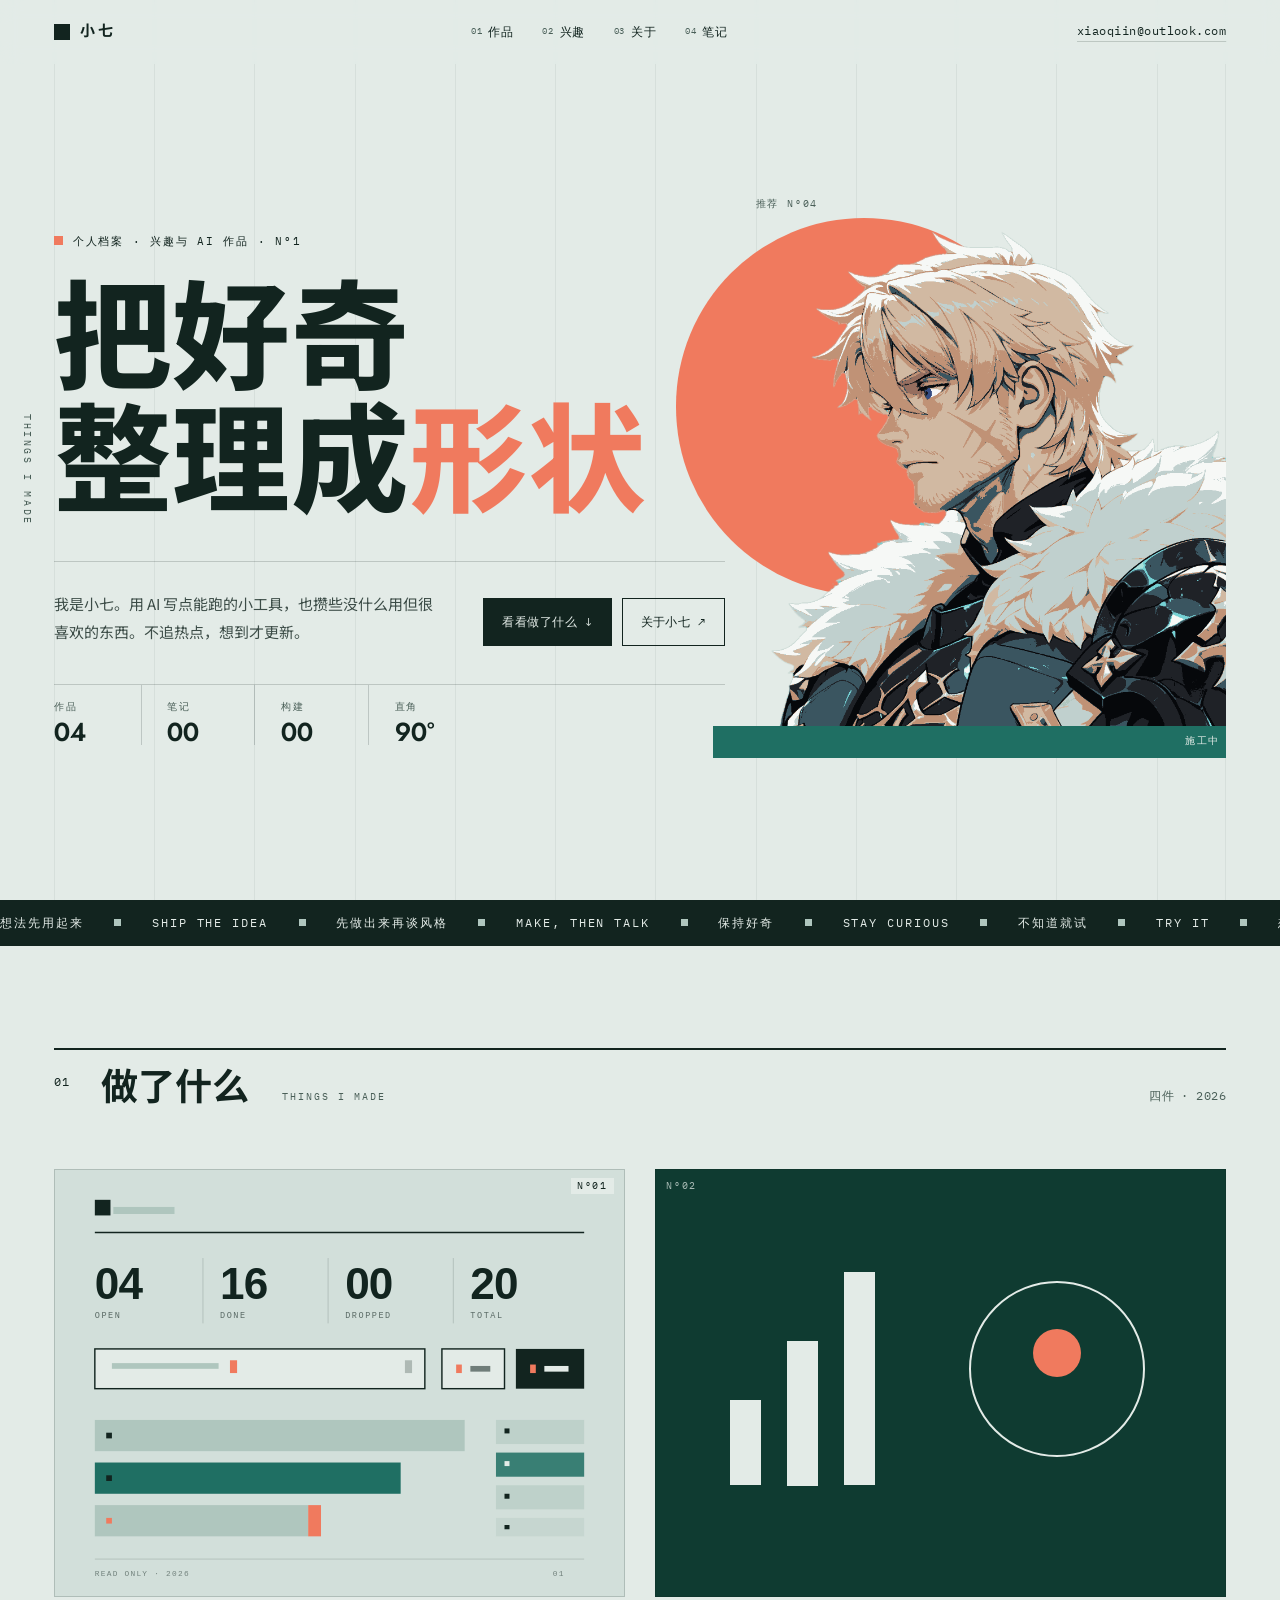
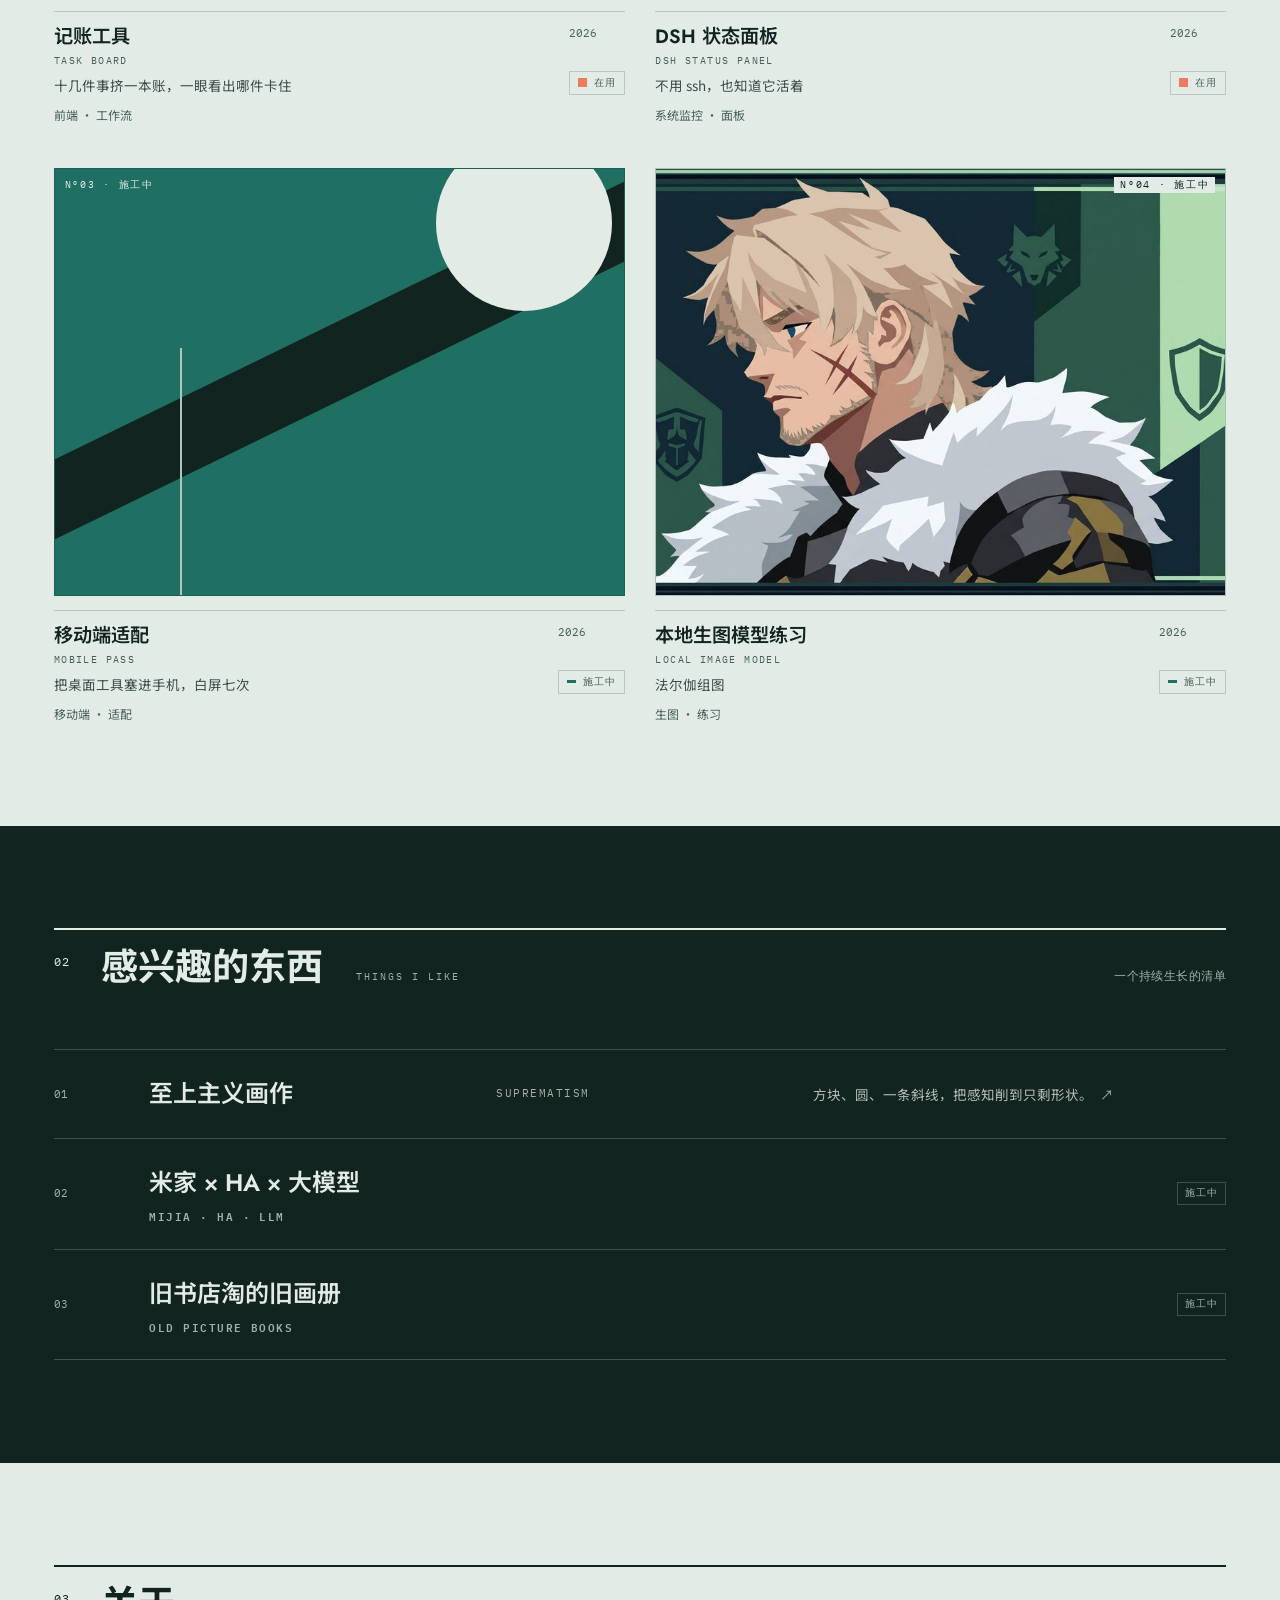
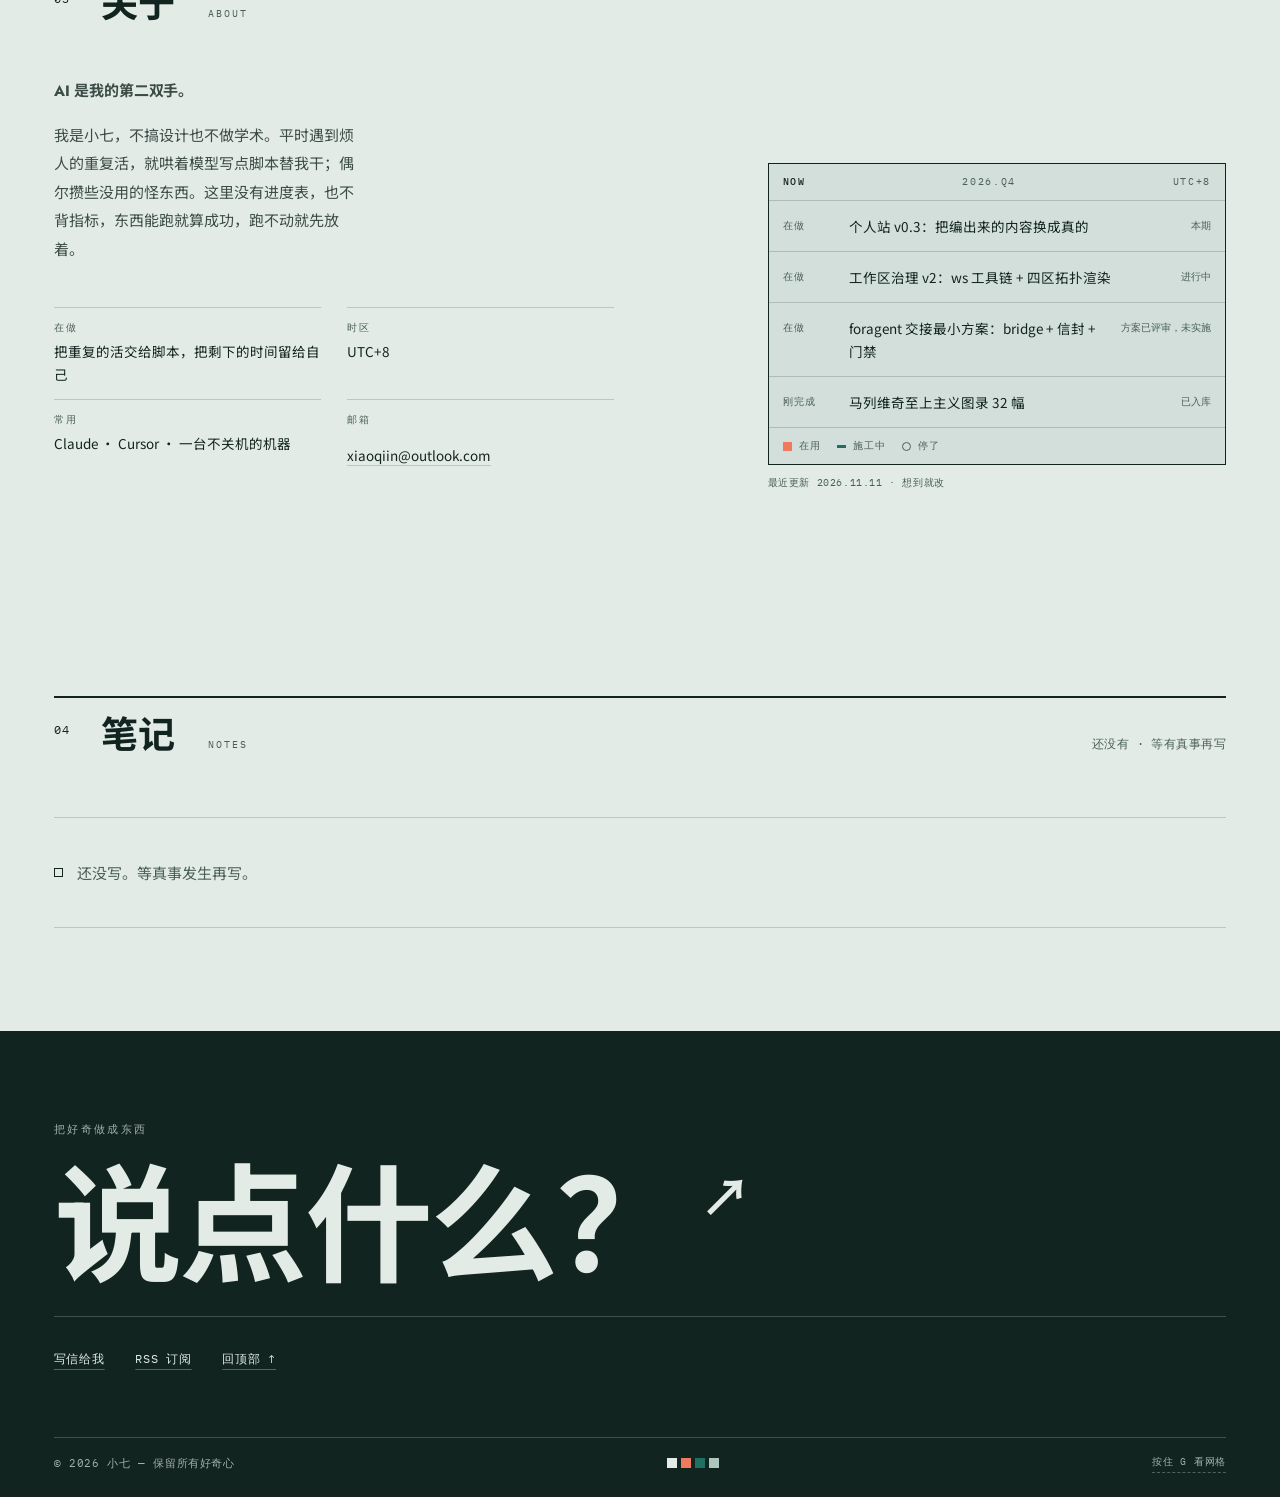
==== commit 9a40aa94: "个人站 v0.3 上线：清掉全部编造内容、接入至上主义图录、新增施工中与 404 页 - 内容真实化：作品 4 件（记账工具/DSH 状态面板/移动端适配/本地生图模型练习）、兴趣 3 条（至上主义画" ====
--- a/index.html
+++ b/index.html
@@ -1,15 +1,22 @@
 <!DOCTYPE html>
-<html lang="zh-CN">
+<html lang="zh-CN" class="no-js">
 <head>
 <meta charset="utf-8">
-<meta name="viewport" content="width=device-width, initial-scale=1">
-<title>小七 — AI 作品与兴趣档案</title>
-<meta name="description" content="小七的个人站：一些 AI 做出来的东西，和一些没什么用但很喜欢的东西。">
+<meta name="viewport" content="width=device-width, initial-scale=1, viewport-fit=cover">
+<title>小七 — 把好奇整理成形状</title>
+<meta name="description" content="小七的个人站：几个能跑的小工具，一堆因为喜欢才留下的东西。不追热点，更新随缘。">
+<meta name="color-scheme" content="light">
 <meta name="theme-color" content="#E3EBE7">
+<meta property="og:type" content="website">
+<meta property="og:locale" content="zh_CN">
+<meta property="og:title" content="小七 — 把好奇整理成形状">
+<meta property="og:description" content="小七的个人站：几个能跑的小工具，一堆因为喜欢才留下的东西。不追热点，更新随缘。">
 <link rel="icon" href="data:image/svg+xml,%3Csvg xmlns='http://www.w3.org/2000/svg' viewBox='0 0 32 32'%3E%3Crect width='32' height='32' fill='%23E3EBE7'/%3E%3Crect x='6' y='6' width='14' height='14' fill='%2312241F'/%3E%3Ccircle cx='23' cy='21' r='5' fill='%23F07A5E'/%3E%3C/svg%3E">
+<script>document.documentElement.classList.replace('no-js','js');</script>
 <link rel="preconnect" href="https://fonts.googleapis.com">
 <link rel="preconnect" href="https://fonts.gstatic.com" crossorigin>
 <link href="https://fonts.googleapis.com/css2?family=Jost:wght@300;400;500;600;700;800&family=IBM+Plex+Mono:wght@400;500&family=Noto+Sans+SC:wght@300;400;500;700;900&display=swap" rel="stylesheet">
+<link rel="alternate" type="application/rss+xml" title="小七 · 笔记" href="feed.xml">
 <link rel="stylesheet" href="style.css">
 </head>
 <body>
@@ -28,32 +35,54 @@
     <span class="brand__mark" aria-hidden="true"></span>
     <span class="brand__name">小七</span>
   </a>
+
   <nav class="nav" aria-label="主导航">
     <a href="#work"><em>01</em>作品</a>
     <a href="#index"><em>02</em>兴趣</a>
     <a href="#about"><em>03</em>关于</a>
     <a href="#notes"><em>04</em>笔记</a>
   </nav>
-  <a class="masthead__mail" href="mailto:hi@xiaoqi.site">hi@xiaoqi.site</a>
+
+  <div class="masthead__end">
+    <a class="masthead__mail" href="mailto:xiaoqiin@outlook.com">xiaoqiin@outlook.com</a>
+    <button class="menu-toggle" id="menu-toggle" type="button" aria-expanded="false" aria-controls="drawer">
+      <span class="menu-toggle__label">目录</span>
+      <span class="menu-toggle__bars" aria-hidden="true"><i></i><i></i></span>
+    </button>
+  </div>
 </header>
+
+<!-- 移动端目录 -->
+<nav class="drawer" id="drawer" aria-label="全站目录" aria-hidden="true">
+  <ol class="drawer__list">
+    <li><a href="#work"><span class="drawer__idx">01</span><span class="drawer__zh">作品</span><span class="drawer__en">THE WORK</span></a></li>
+    <li><a href="#index"><span class="drawer__idx">02</span><span class="drawer__zh">兴趣</span><span class="drawer__en">THINGS I LIKE</span></a></li>
+    <li><a href="#about"><span class="drawer__idx">03</span><span class="drawer__zh">关于</span><span class="drawer__en">ABOUT</span></a></li>
+    <li><a href="#notes"><span class="drawer__idx">04</span><span class="drawer__zh">笔记</span><span class="drawer__en">NOTES</span></a></li>
+  </ol>
+  <div class="drawer__foot">
+    <a href="mailto:xiaoqiin@outlook.com">写信给我</a>
+    <a href="feed.xml">RSS 订阅</a>
+  </div>
+</nav>
 
 <main id="top">
 
   <!-- ============ HERO ============ -->
   <section class="hero" id="hero">
-    <p class="hero__rail" aria-hidden="true">THINGS I MADE — 2023 / 2026</p>
+    <p class="hero__rail" aria-hidden="true">THINGS I MADE</p>
 
     <div class="hero__copy">
       <p class="eyebrow" data-reveal><span class="eyebrow__dot"></span>个人档案 · 兴趣与 AI 作品 · Nº1</p>
 
       <h1 class="hero__title">
         <span class="line" data-reveal style="--d:.05s">把好奇</span>
-        <span class="line" data-reveal style="--d:.12s">整理成<span class="red">形状</span></span>
+        <span class="line" data-reveal style="--d:.12s">整理成<span class="accent">形状</span></span>
       </h1>
 
       <div class="hero__meta">
         <p class="hero__lede" data-reveal style="--d:.2s">
-          我是小七。这里放我用 AI 做的东西：能跑的小工具、生成出来的图、写着写着就成型的小系统；也放那些纯粹因为喜欢才留下的兴趣。不追热点，更新随缘。
+          我是小七。用 AI 写点能跑的小工具，也攒些没什么用但很喜欢的东西。不追热点，想到才更新。
         </p>
 
         <div class="hero__actions" data-reveal style="--d:.28s">
@@ -63,21 +92,24 @@
       </div>
 
       <dl class="stats" data-reveal style="--d:.36s">
-        <div><dt>作品</dt><dd>08</dd></div>
-        <div><dt>兴趣</dt><dd>06</dd></div>
-        <div><dt>常用模型</dt><dd>04</dd></div>
+        <div><dt>作品</dt><dd>04</dd></div>
+        <div><dt>笔记</dt><dd>00</dd></div>
+        <div><dt>构建</dt><dd>00</dd></div>
         <div><dt>直角</dt><dd>90°</dd></div>
       </dl>
     </div>
 
     <figure class="hero__art" data-reveal style="--d:.18s" data-parallax>
-      <div class="stage">
-        <span class="stage__circle" aria-hidden="true"></span>
-        <span class="stage__bar" aria-hidden="true"></span>
-        <img class="stage__fig" src="assets/figure.png" alt="半身人物插画：浅发角色，黑色战斗服与白色毛领" width="832" height="1216">
-        <span class="hero__tag">自制 Nº1</span>
-        <span class="hero__year">2023 — 2026</span>
-      </div>
+      <!-- 首屏人像 = 推荐位：整块可点，落到 wip.html（Nº04 还在施工，有真页面时改成 work/farga/） -->
+      <a class="stage-link" href="wip.html" aria-label="推荐 Nº04：本地生图模型练习（法尔伽组图），施工中">
+        <div class="stage">
+          <span class="stage__circle" aria-hidden="true"></span>
+          <span class="stage__bar" aria-hidden="true"></span>
+          <img class="stage__fig" src="assets/figure.png" alt="半身人物插画：浅发角色，黑色战斗服与白色毛领" width="832" height="1216" fetchpriority="high" decoding="async">
+          <span class="hero__tag">推荐 Nº04</span>
+          <span class="hero__year">施工中</span>
+        </div>
+      </a>
     </figure>
   </section>
 
@@ -90,76 +122,75 @@
   </div>
 
   <!-- ============ WORK ============ -->
-  <section class="section" id="work">
+  <section class="section" id="work" tabindex="-1">
     <header class="sec-head" data-reveal>
       <span class="sec-head__num">01</span>
       <h2 class="sec-head__title">做了什么 <span>THINGS I MADE</span></h2>
-      <a class="sec-head__link" href="#work">全部作品 <span aria-hidden="true">↗</span></a>
+      <p class="sec-head__note">四件 · 2026</p>
     </header>
 
-    <div class="works">
-
-      <article class="work work--wide" data-reveal>
-        <a class="work__link" href="#work">
-          <div class="thumb thumb--a" aria-hidden="true">
-            <i class="f f1"></i><i class="f f2"></i><i class="f f3"></i><i class="f f4"></i>
+    <div class="works works--trio">
+
+      <article class="work" data-reveal>
+        <a class="work__link" href="guide/index.html">
+          <div class="thumb thumb--shot" aria-hidden="true">
+            <img src="assets/work-board-cover.svg" width="800" height="600" alt="" loading="lazy" decoding="async">
+            <span class="thumb__no">Nº01</span>
           </div>
           <div class="work__info">
-            <h3>本地写作搭子 <span>Local Writing Mate</span></h3>
-            <p class="work__tags">本地模型 · 提示词工程</p>
+            <h3>记账工具 <span>Task Board</span></h3>
+            <p class="work__summary">十几件事挤一本账，一眼看出哪件卡住</p>
+            <p class="work__tags">前端 · 工作流</p>
             <span class="work__year">2026</span>
+            <span class="work__status"><i class="mark mark--live" aria-hidden="true"></i>在用</span>
           </div>
         </a>
       </article>
 
       <article class="work" data-reveal style="--d:.08s">
-        <a class="work__link" href="#work">
-          <div class="thumb thumb--b" aria-hidden="true">
-            <i class="f f1"></i><i class="f f2"></i>
+        <a class="work__link" href="work/dsh-status/index.html">
+          <div class="thumb thumb--f" aria-hidden="true">
+            <i class="f f1"></i><i class="f f2"></i><i class="f f3"></i><i class="f f4"></i><i class="f f5"></i>
+            <span class="thumb__no">Nº02</span>
           </div>
           <div class="work__info">
-            <h3>图片批量重绘流水线 <span>Batch Repaint</span></h3>
-            <p class="work__tags">生成图像 · 自动化</p>
+            <h3>DSH 状态面板 <span>DSH Status Panel</span></h3>
+            <p class="work__summary">不用 ssh，也知道它活着</p>
+            <p class="work__tags">系统监控 · 面板</p>
             <span class="work__year">2026</span>
+            <span class="work__status"><i class="mark mark--live" aria-hidden="true"></i>在用</span>
           </div>
         </a>
       </article>
 
-      <article class="work" data-reveal>
-        <a class="work__link" href="#work">
+      <article class="work" data-reveal style="--d:.16s">
+        <a class="work__link work__link--soon" href="wip.html">
           <div class="thumb thumb--c" aria-hidden="true">
             <i class="f f1"></i><i class="f f2"></i><i class="f f3"></i>
+            <span class="thumb__no">Nº03</span>
           </div>
           <div class="work__info">
-            <h3>个人的资料归档器 <span>My Little RAG</span></h3>
-            <p class="work__tags">检索增强 · 小工具</p>
-            <span class="work__year">2025</span>
+            <h3>移动端适配 <span>Mobile Pass</span></h3>
+            <p class="work__summary">把桌面工具塞进手机，白屏七次</p>
+            <p class="work__tags">移动端 · 适配</p>
+            <span class="work__year">2026</span>
+            <span class="work__status"><i class="mark mark--half" aria-hidden="true"></i>施工中</span>
           </div>
         </a>
       </article>
 
-      <article class="work" data-reveal style="--d:.08s">
-        <a class="work__link" href="#work">
-          <div class="thumb thumb--d" aria-hidden="true">
-            <i class="f f1"></i><i class="f f2"></i><i class="f f3"></i><i class="f f4"></i>
+      <article class="work" data-reveal style="--d:.24s">
+        <a class="work__link work__link--soon" href="wip.html">
+          <div class="thumb thumb--shot" aria-hidden="true">
+            <img src="assets/work-farga-cover-800.jpg" srcset="assets/work-farga-cover-800.jpg 800w, assets/work-farga-cover.jpg 1600w" sizes="(max-width:680px) 100vw, 40vw" width="800" height="600" alt="" loading="lazy" decoding="async">
+            <span class="thumb__no">Nº04</span>
           </div>
           <div class="work__info">
-            <h3>会自己写周报的脚本 <span>Auto Weekly</span></h3>
-            <p class="work__tags">工作流 · Agent</p>
-            <span class="work__year">2025</span>
-          </div>
-        </a>
-      </article>
-
-      <article class="work" data-reveal style="--d:.16s">
-        <a class="work__link" href="#work">
-          <div class="thumb thumb--e" aria-hidden="true">
-            <i class="f f1"></i><i class="f f2"></i><i class="f f3"></i><i class="f f4"></i>
-          </div>
-          <div class="work__info">
-            <h3>一堆没用的生成实验 <span>Useless Experiments</span></h3>
-            <p class="work__tags">生成艺术 · 玩</p>
-            <span class="work__year">2024</span>
+            <h3>本地生图模型练习 <span>Local Image Model</span></h3>
+            <p class="work__summary">法尔伽组图</p>
+            <p class="work__tags">生图 · 练习</p>
+            <span class="work__year">2026</span>
+            <span class="work__status"><i class="mark mark--half" aria-hidden="true"></i>施工中</span>
           </div>
         </a>
       </article>
@@ -176,47 +207,21 @@
     </header>
 
     <ol class="index-list">
-      <li data-reveal><a href="#index">
+      <li data-reveal><a class="index-row index-row--go" href="suprematism/index.html">
         <span class="idx">01</span>
-        <span class="it">大模型的脾气</span>
-        <span class="ie">LLM Quirks</span>
-        <span class="im">同一句话，问十次十种答法。</span>
-        <span class="ia" aria-hidden="true">↗</span>
+        <span class="it">至上主义画作</span>
+        <span class="ie">Suprematism</span>
+        <span class="im">方块、圆、一条斜线，把感知削到只剩形状。<span class="im-go" aria-hidden="true">↗</span></span>
       </a></li>
-      <li data-reveal style="--d:.04s"><a href="#index">
+      <li data-reveal style="--d:.06s"><a class="index-row index-row--wip" href="wip.html">
         <span class="idx">02</span>
-        <span class="it">提示词与说明书</span>
-        <span class="ie">Prompting</span>
-        <span class="im">写清楚需求，比模型大小更管用。</span>
-        <span class="ia" aria-hidden="true">↗</span>
+        <span class="it">米家 × HA × 大模型<span class="ie">Mijia · HA · LLM</span></span>
+        <span class="wip">施工中</span>
       </a></li>
-      <li data-reveal style="--d:.08s"><a href="#index">
+      <li data-reveal style="--d:.12s"><a class="index-row index-row--wip" href="wip.html">
         <span class="idx">03</span>
-        <span class="it">合成器与电子音乐</span>
-        <span class="ie">Synthesizers</span>
-        <span class="im">旋钮即参数，波形即构图。</span>
-        <span class="ia" aria-hidden="true">↗</span>
-      </a></li>
-      <li data-reveal style="--d:.12s"><a href="#index">
-        <span class="idx">04</span>
-        <span class="it">建筑与城市漫游</span>
-        <span class="ie">Architecture</span>
-        <span class="im">混凝土的转角、走廊尽头的窗。</span>
-        <span class="ia" aria-hidden="true">↗</span>
-      </a></li>
-      <li data-reveal style="--d:.16s"><a href="#index">
-        <span class="idx">05</span>
-        <span class="it">胶片与光</span>
-        <span class="ie">Film Photography</span>
-        <span class="im">一卷 36 张，逼你认真做决定。</span>
-        <span class="ia" aria-hidden="true">↗</span>
-      </a></li>
-      <li data-reveal style="--d:.2s"><a href="#index">
-        <span class="idx">06</span>
-        <span class="it">书与装帧</span>
-        <span class="ie">Book Design</span>
-        <span class="im">能翻的东西，比能划的东西记得久。</span>
-        <span class="ia" aria-hidden="true">↗</span>
+        <span class="it">旧书店淘的旧画册<span class="ie">Old Picture Books</span></span>
+        <span class="wip">施工中</span>
       </a></li>
     </ol>
   </section>
@@ -231,24 +236,54 @@
     <div class="about">
       <div class="about__text" data-reveal>
         <p class="about__big">AI 是我的第二双手。</p>
-        <p>我叫小七。日常是跟模型较劲：给它一句话，看它能不能把事情做完；做不完就自己补上，补完再假装是它做的。这个站是我的公开抽屉——作品是能跑的那些，兴趣是跑不起来但很喜欢的那部分。没有 KPI，没有流量，只有一直没停的好奇心。</p>
+        <p>我是小七，不搞设计也不做学术。平时遇到烦人的重复活，就哄着模型写点脚本替我干；偶尔攒些没用的怪东西。这里没有进度表，也不背指标，东西能跑就算成功，跑不动就先放着。</p>
 
         <dl class="facts">
-          <div><dt>现在</dt><dd>做 AI 小工具，顺便收集兴趣</dd></div>
-          <div><dt>城市</dt><dd>[城市待填]</dd></div>
-          <div><dt>工具</dt><dd>Claude · Cursor · 一台不关机的机器</dd></div>
-          <div><dt>邮箱</dt><dd><a href="mailto:hi@xiaoqi.site">hi@xiaoqi.site</a></dd></div>
+          <div><dt>在做</dt><dd>把重复的活交给脚本，把剩下的时间留给自己</dd></div>
+          <div><dt>时区</dt><dd>UTC+8</dd></div>
+          <div><dt>常用</dt><dd>Claude · Cursor · 一台不关机的机器</dd></div>
+          <div><dt>邮箱</dt><dd><a href="mailto:xiaoqiin@outlook.com">xiaoqiin@outlook.com</a></dd></div>
         </dl>
       </div>
 
-      <figure class="portrait" data-reveal style="--d:.1s">
-        <div class="portrait__frame" aria-hidden="true">
-          <span class="p-sq"></span>
-          <span class="p-ci"></span>
-          <span class="p-bar"></span>
-          <span class="p-cap">PORTRAIT / 待拍摄</span>
+      <figure class="now" data-reveal style="--d:.1s">
+        <div class="now__frame">
+          <div class="now__head">
+            <span class="now__stamp">NOW</span>
+            <span>2026.Q4</span>
+            <span>UTC+8</span>
+          </div>
+
+          <ol class="now__rows">
+            <li>
+              <span class="now__label">在做</span>
+              <span class="now__content">个人站 v0.3：把编出来的内容换成真的</span>
+              <span class="now__state">本期</span>
+            </li>
+            <li>
+              <span class="now__label">在做</span>
+              <span class="now__content">工作区治理 v2：ws 工具链 + 四区拓扑渲染</span>
+              <span class="now__state">进行中</span>
+            </li>
+            <li>
+              <span class="now__label">在做</span>
+              <span class="now__content">foragent 交接最小方案：bridge + 信封 + 门禁</span>
+              <span class="now__state">方案已评审，未实施</span>
+            </li>
+            <li>
+              <span class="now__label">刚完成</span>
+              <span class="now__content">马列维奇至上主义图录 32 幅</span>
+              <span class="now__state">已入库</span>
+            </li>
+          </ol>
+
+          <div class="now__legend" aria-hidden="true">
+            <span><i class="mark mark--live"></i>在用</span>
+            <span><i class="mark mark--half"></i>施工中</span>
+            <span><i class="mark mark--off"></i>停了</span>
+          </div>
         </div>
-        <figcaption>一张还在路上的照片，先用方与圆占位。</figcaption>
+        <figcaption>最近更新 2026.11.11 · 想到就改</figcaption>
       </figure>
     </div>
   </section>
@@ -258,35 +293,12 @@
     <header class="sec-head" data-reveal>
       <span class="sec-head__num">04</span>
       <h2 class="sec-head__title">笔记 <span>NOTES</span></h2>
-      <a class="sec-head__link" href="#notes">全部笔记 <span aria-hidden="true">↗</span></a>
+      <p class="sec-head__note">还没有 · 等有真事再写</p>
     </header>
 
-    <ul class="notes">
-      <li data-reveal><a href="#notes">
-        <time datetime="2026-03-14">2026.03.14</time>
-        <span class="n-title">为什么我的网站只有一个红圆</span>
-        <span class="n-tag">设计</span>
-        <span class="n-arrow" aria-hidden="true">→</span>
-      </a></li>
-      <li data-reveal style="--d:.05s"><a href="#notes">
-        <time datetime="2026-02-02">2026.02.02</time>
-        <span class="n-title">把一件重复的事交给模型之后</span>
-        <span class="n-tag">AI</span>
-        <span class="n-arrow" aria-hidden="true">→</span>
-      </a></li>
-      <li data-reveal style="--d:.1s"><a href="#notes">
-        <time datetime="2026-01-09">2026.01.09</time>
-        <span class="n-title">提示词写不好，多半是需求没想清</span>
-        <span class="n-tag">AI</span>
-        <span class="n-arrow" aria-hidden="true">→</span>
-      </a></li>
-      <li data-reveal style="--d:.15s"><a href="#notes">
-        <time datetime="2025-12-20">2025.12.20</time>
-        <span class="n-title">做减法比做加法难十倍</span>
-        <span class="n-tag">随笔</span>
-        <span class="n-arrow" aria-hidden="true">→</span>
-      </a></li>
-    </ul>
+    <div class="notes-empty" data-reveal>
+      <p class="notes-empty__text">还没写。等真事发生再写。</p>
+    </div>
   </section>
 
 </main>
@@ -294,21 +306,28 @@
 <footer class="footer" id="contact">
   <div class="footer__top">
     <p class="footer__kicker">把好奇做成东西</p>
-    <a class="footer__mail" href="mailto:hi@xiaoqi.site">说点什么？<span aria-hidden="true">↗</span></a>
-    <nav class="footer__nav" aria-label="社交链接">
-      <a href="#contact">GitHub</a>
-      <a href="#contact">X</a>
-      <a href="#contact">即刻</a>
-      <a href="#contact">RSS</a>
+    <a class="footer__mail" href="mailto:xiaoqiin@outlook.com">说点什么？<span aria-hidden="true">↗</span></a>
+    <nav class="footer__nav" aria-label="更多">
+      <a href="mailto:xiaoqiin@outlook.com">写信给我</a>
+      <a href="feed.xml">RSS 订阅</a>
+      <a href="#top">回顶部 ↑</a>
     </nav>
   </div>
 
   <div class="footer__bottom">
     <span>© <span id="year">2026</span> 小七 — 保留所有好奇心</span>
     <span class="swatches" aria-hidden="true"><i></i><i></i><i></i><i></i></span>
-    <span>小站 v0.1 · 保持好奇</span>
+    <span class="grid-hint">按住 G 看网格</span>
+    
   </div>
 </footer>
+
+<!-- 按住 G：网格 X 光 -->
+<div class="gridx-hud" id="gridx-hud" aria-hidden="true">
+  <span class="gridx-hud__key">GRID</span>
+  <span id="gridx-cols">12 COLS</span>
+  <span id="gridx-w">1440</span>
+</div>
 
 <script src="main.js"></script>
 </body>
--- a/style.css
+++ b/style.css
@@ -1,21 +1,47 @@
 /* ============================================================
-   YAN — 个人作品档案
+   小七 — 个人作品档案
    风格参照：至上主义（Suprematism）+ 包豪斯（Bauhaus）
    原则：扁平、几何、只用直线与圆、三色 + 黑白
+   ------------------------------------------------------------
+   结构
+     0. 设计变量 / 重置
+     1. 背景图纸 / 进度条 / 跳转
+     2. 顶栏 / 移动目录
+     3. 首屏
+     4. 跑马灯
+     5. 区块与区块头
+     6. 作品瀑布
+     7. 兴趣清单
+     8. 关于 / NOW 面板
+     9. 笔记（details）
+    10. 页脚
+    11. 动效与降级（含 no-js / print）
+    12. 响应式：>1024 桌面 / 681–1024 平板 / <=680 移动
    ============================================================ */
 
+/* ============================================================
+   0. 设计变量 / 重置
+   ============================================================ */
 :root{
-  /* 配色：雾青与珊瑚（方案 05）
-     纸 = 雾青，墨 = 深墨绿，主强调 = 珊瑚，次强调 = 青，第三层 = 浅雾青 */
+  /* 配色：雾青与珊瑚（方案 05） */
   --paper:      #E3EBE7;
   --paper-2:    #D2DFDA;
   --ink:        #12241F;
   --coral:      #F07A5E;
+  /* 大字专用珊瑚。想严格过 AA 大字线（3:1）就把下行换成 #DE5C3D（3.03:1），
+     代价是「形状」与首屏珊瑚圆不再是同一个色，色押韵会断。当前选择保持押韵。 */
+  --coral-ink:  #F07A5E;
   --teal:       #1F6F63;
   --sage:       #AFC6BE;
 
-  --line:       rgba(18,36,31,.16);
-  --line-soft:  rgba(18,36,31,.09);
+  /* 衍生文字色：全部经过对比度校算（见 HANDOFF §3） */
+  --ink-80:     #3c4c47;   /* 正文次级 7.47:1 */
+  --muted:      #4A5F58;   /* 小字/标注 5.64:1，纸二底 4.99:1 */
+  --paper-muted:#a4afab;   /* 墨绿底小字 7.16:1 */
+  --paper-60:   #8f9b97;   /* 墨绿底最弱 5.63:1 */
+
+  --line:       rgba(18,36,31,.18);
+  --line-soft:  rgba(18,36,31,.10);
   --line-paper: rgba(227,235,231,.22);
 
   --f-display:  "Jost", "Noto Sans SC", "PingFang SC", "Hiragino Sans GB", "Microsoft YaHei", system-ui, sans-serif;
@@ -24,7 +50,13 @@
 
   --pad:        clamp(20px, 4.2vw, 64px);
   --max:        1500px;
+  --header-h:   64px;
+  --marquee-h:  46px;
+  --stage-h:    clamp(380px, 60svh, 620px);
+
+  --cols:       12;
   --ease:       cubic-bezier(.2,.75,.2,1);
+  --ease-mech:  cubic-bezier(.85,0,.15,1);   /* 机械顿挫：菜单、翻页、状态切换 */
 }
 
 *,*::before,*::after{ box-sizing:border-box; }
@@ -32,6 +64,7 @@
 html{
   scroll-behavior:smooth;
   -webkit-text-size-adjust:100%;
+  scroll-padding-top:calc(var(--header-h) + 12px);
 }
 
 body{
@@ -40,8 +73,9 @@
   color:var(--ink);
   font-family:var(--f-body);
   font-size:16px;
-  line-height:1.6;
+  line-height:1.65;
   -webkit-font-smoothing:antialiased;
+  text-rendering:optimizeLegibility;
   overflow-x:hidden;
 }
 
@@ -49,19 +83,40 @@
 a{ color:inherit; text-decoration:none; }
 ::selection{ background:var(--sage); color:var(--ink); }
 
+/* 全站数字：表格数字 + 斜杠零，列与列才能对齐 */
+.hero__year,.stats dd,.sec-head__num,.idx,.thumb__no,.work__year,.work__status,
+.note time,.now__stamp,.now__state,.facts dt,.stats dt,
+.footer__bottom,.hero__tag,.marquee__track{
+  font-variant-numeric: tabular-nums slashed-zero;
+}
+
 :focus-visible{
-  outline:2px solid var(--coral);
+  outline:2px solid var(--ink);
   outline-offset:3px;
 }
-
+/* skip 落点是整块 section，焦点框贴内沿，避免横跨相邻区块 */
+#work:focus-visible,
+#story:focus-visible{ outline-offset:-2px; }
+.section--ink :focus-visible,
+.footer :focus-visible,
+.drawer :focus-visible{ outline-color:var(--sage); }
+
+/* 暗色区选中 */
+.section--ink ::selection,
+.footer ::selection{ background:var(--sage); color:var(--ink); }
+
+/* ============================================================
+   1. 背景图纸 / 进度条 / 跳转
+   ============================================================ */
 .skip{
-  position:absolute; left:-9999px; top:0;
+  position:absolute; left:0; top:0;
+  transform:translateY(-160%);
   background:var(--ink); color:var(--paper);
-  padding:10px 16px; z-index:200;
-}
-.skip:focus{ left:12px; top:12px; }
-
-/* ---------- 顶部进度条 ---------- */
+  padding:14px 18px; z-index:200;
+  font-family:var(--f-mono); font-size:12px;
+}
+.skip:focus{ transform:none; }
+
 .progress{
   position:fixed; inset:0 auto auto 0;
   height:2px; width:100%;
@@ -72,11 +127,11 @@
   pointer-events:none;
 }
 
-/* ---------- 背景图纸网格 ---------- */
 .blueprint{
   position:fixed; inset:0;
   display:grid;
-  grid-template-columns:repeat(12,1fr);
+  grid-template-columns:repeat(var(--cols),1fr);
+  gap:clamp(16px,2.4vw,40px);
   max-width:var(--max);
   margin-inline:auto;
   padding-inline:var(--pad);
@@ -90,7 +145,7 @@
 main, .masthead, .footer, .marquee{ position:relative; z-index:1; }
 
 /* ============================================================
-   MASTHEAD
+   2. 顶栏 / 移动目录
    ============================================================ */
 .masthead{
   position:fixed; top:0; left:0; right:0;
@@ -98,8 +153,8 @@
   display:flex; align-items:center; justify-content:space-between;
   gap:24px;
   padding:0 var(--pad);
-  height:66px;
-  background:rgba(227,235,231,.82);
+  height:var(--header-h);
+  background:rgba(227,235,231,.84);
   backdrop-filter:blur(10px) saturate(120%);
   -webkit-backdrop-filter:blur(10px) saturate(120%);
   border-bottom:1px solid transparent;
@@ -107,7 +162,11 @@
 }
 .masthead.is-scrolled{ border-bottom-color:var(--line); }
 
-.brand{ display:flex; align-items:center; gap:10px; }
+.brand{
+  display:inline-flex; align-items:center; gap:10px;
+  min-height:44px;            /* 触控最小热区 */
+  padding-right:6px;
+}
 .brand__mark{
   width:16px; height:16px; background:var(--ink);
   transition:background .25s var(--ease), transform .4s var(--ease);
@@ -118,35 +177,150 @@
   font-weight:700; font-size:15px; letter-spacing:.2em;
 }
 
-.nav{ display:flex; gap:clamp(14px,2vw,30px); }
+.nav{ display:flex; gap:clamp(8px,1.6vw,26px); }
 .nav a{
   font-family:var(--f-mono);
   font-size:12px; letter-spacing:.06em;
-  display:inline-flex; align-items:baseline; gap:6px;
-  padding:4px 0;
-  border-bottom:1px solid transparent;
-  transition:border-color .2s, color .2s;
-}
-.nav a em{
-  font-style:normal; font-size:9px; opacity:.45;
-}
-.nav a:hover{ border-bottom-color:var(--ink); }
+  display:inline-flex; align-items:center; gap:6px;
+  min-height:44px; padding:0 4px;
+  text-decoration:underline;
+  text-decoration-color:transparent;
+  text-decoration-thickness:1px;
+  text-underline-offset:6px;
+  transition:text-decoration-color .2s, color .2s;
+}
+.nav a em{ font-style:normal; font-size:9px; color:var(--muted); }
+.nav a:hover{ text-decoration-color:var(--ink); }
+
+.masthead__end{ display:flex; align-items:center; gap:16px; }
 
 .masthead__mail{
+  display:inline-flex; align-items:center;
+  min-height:44px;
   font-family:var(--f-mono); font-size:11.5px; letter-spacing:.04em;
-  padding-bottom:2px;
-  border-bottom:1px solid var(--line);
-  transition:border-color .2s, color .2s;
-}
-.masthead__mail:hover{ color:var(--teal); border-bottom-color:var(--teal); }
+  text-decoration:underline;
+  text-decoration-color:var(--line);
+  text-decoration-thickness:1px;
+  text-underline-offset:6px;
+  transition:text-decoration-color .2s, color .2s;
+}
+.masthead__mail:hover{ color:var(--teal); text-decoration-color:var(--teal); }
+
+/* 目录按钮：只在移动端出现，64×64 正方形热区，贴右边缘 */
+.menu-toggle{
+  display:none;
+  align-items:center; justify-content:center;
+  width:64px; height:var(--header-h);
+  margin-right:calc(var(--pad) * -1);
+  padding:0;
+  border:0; border-left:1px solid var(--line);
+  background:transparent;
+  font-family:var(--f-mono); font-size:11px; letter-spacing:.14em;
+  color:var(--ink);
+  cursor:pointer;
+}
+.menu-toggle__label{
+  position:absolute; width:1px; height:1px;
+  overflow:hidden; clip-path:inset(50%); white-space:nowrap;
+}
+.menu-toggle__bars{ display:block; width:16px; }
+.menu-toggle__bars i{
+  display:block; height:1.5px; background:var(--ink);
+  transition:transform .25s var(--ease-mech), opacity .2s;
+}
+.menu-toggle__bars i + i{ margin-top:5px; }
+.menu-toggle[aria-expanded="true"] .menu-toggle__bars i:first-child{ transform:translateY(3.25px) rotate(45deg); }
+.menu-toggle[aria-expanded="true"] .menu-toggle__bars i:last-child{ transform:translateY(-3.25px) rotate(-45deg); }
+
+/* 全屏目录（移动端） */
+.drawer{
+  position:fixed;
+  inset:var(--header-h) 0 0 0;
+  z-index:95;
+  display:flex; flex-direction:column;
+  background:var(--ink);
+  color:var(--paper);
+  clip-path:inset(0 0 100% 0);
+  transition:clip-path .34s var(--ease-mech), visibility 0s linear .34s;
+  pointer-events:none;
+  visibility:hidden;
+}
+.drawer.is-open{
+  clip-path:inset(0 0 0 0);
+  pointer-events:auto;
+  visibility:visible;
+  transition:clip-path .34s var(--ease-mech), visibility 0s;
+}
+.drawer__list{
+  list-style:none; margin:0; padding:0;
+  flex:1 1 auto;
+  display:grid; grid-template-rows:repeat(4,1fr);
+}
+.drawer__list li{ display:flex; border-bottom:1px solid var(--line-paper); }
+.drawer__list li:first-child{ border-top:0; }
+.drawer__list a{
+  flex:1 1 auto;
+  display:grid;
+  grid-template-columns:44px 1fr auto;
+  align-items:center;
+  gap:12px;
+  padding:0 20px;
+  min-height:84px;
+}
+.drawer__idx{
+  font-family:var(--f-mono); font-size:13px;
+  color:var(--sage);
+  font-variant-numeric:tabular-nums slashed-zero;
+}
+.drawer__zh{
+  font-family:var(--f-display);
+  font-weight:700; font-size:clamp(1.6rem,7vw,2.2rem);
+  letter-spacing:.02em;
+}
+.drawer__en{
+  font-family:var(--f-mono); font-size:9.5px;
+  letter-spacing:.16em;
+  color:var(--paper-muted);
+  writing-mode:vertical-rl;
+  justify-self:end;
+}
+.drawer__list a:active,
+.drawer__list a:hover{ background:rgba(227,235,231,.06); }
+.drawer__foot{
+  display:grid; grid-template-columns:1fr 1fr;
+  border-top:1px solid var(--line-paper);
+}
+.drawer__foot a{
+  display:flex; align-items:center; justify-content:center;
+  min-height:64px;
+  font-family:var(--f-mono); font-size:12px; letter-spacing:.08em;
+}
+.drawer__foot a + a{ border-left:1px solid var(--line-paper); }
+.drawer__foot a:active{ background:rgba(227,235,231,.08); }
+
+/* 无 JS：目录按钮藏起来，导航直接展开（移动端换成两行小字） */
+.no-js .menu-toggle{ display:none; }
+.no-js .drawer{ display:none; }
+@media (max-width:680px){
+  .no-js .nav{
+    display:flex; flex-wrap:wrap;
+    gap:0 14px;
+  }
+  .no-js .nav a{ font-size:11px; min-height:40px; }
+  .no-js .nav a em{ display:none; }
+  .no-js .masthead__mail{ display:none; }
+}
+
+/* 打开目录时锁滚动 */
+.menu-open, .menu-open body{ overflow:hidden; }
 
 /* ============================================================
-   HERO
+   3. 首屏
    ============================================================ */
 .hero{
   position:relative;
   max-width:var(--max); margin-inline:auto;
-  padding:calc(66px + clamp(36px,7vw,96px)) var(--pad) clamp(32px,5vw,72px);
+  padding:calc(var(--header-h) + clamp(28px,5vw,72px)) var(--pad) clamp(28px,4vw,64px);
   min-height:100svh;
   display:grid;
   grid-template-columns:repeat(12,1fr);
@@ -158,7 +332,7 @@
   position:absolute; left:calc(var(--pad) * .34); top:46%;
   writing-mode:vertical-rl;
   font-family:var(--f-mono); font-size:10px; letter-spacing:.26em;
-  color:rgba(18,36,31,.42);
+  color:var(--muted);
   margin:0;
 }
 
@@ -166,7 +340,7 @@
 
 .eyebrow{
   display:flex; align-items:center; gap:10px;
-  margin:0 0 clamp(18px,2.4vw,30px);
+  margin:0 0 clamp(16px,2.2vw,28px);
   font-family:var(--f-mono);
   font-size:11px; letter-spacing:.16em; text-transform:uppercase;
 }
@@ -184,31 +358,31 @@
   letter-spacing:.005em;
 }
 .hero__title .line{ display:block; }
-.hero__title .red{ color:var(--coral); }
+.hero__title .accent{ color:var(--coral-ink); }
 
 .hero__meta{
   display:grid;
   grid-template-columns:minmax(0,1fr) auto;
   gap:clamp(18px,3vw,44px);
   align-items:end;
-  margin-top:clamp(26px,3.4vw,44px);
-  padding-top:clamp(20px,2.6vw,30px);
+  margin-top:clamp(22px,3vw,40px);
+  padding-top:clamp(18px,2.4vw,28px);
   border-top:1px solid var(--line);
   max-width:44rem;
 }
 .hero__lede{
   margin:0;
-  font-size:clamp(14px,1.06vw,16px);
+  font-size:clamp(15px,1.06vw,16.5px);
   line-height:1.85;
-  color:rgba(18,36,31,.76);
-  max-width:none;
+  color:var(--ink-80);
   text-wrap:pretty;
 }
 
 .hero__actions{ display:flex; gap:10px; flex-wrap:wrap; }
 
 .btn{
-  display:inline-flex; align-items:center; gap:8px;
+  display:inline-flex; align-items:center; justify-content:center; gap:8px;
+  min-height:48px;
   font-family:var(--f-mono);
   font-size:12px; letter-spacing:.04em;
   padding:12px 18px;
@@ -221,10 +395,11 @@
 .btn--solid:hover{ background:var(--coral); border-color:var(--coral); color:var(--ink); }
 .btn--ghost:hover{ background:var(--ink); color:var(--paper); }
 .btn:hover span{ transform:translate(2px,2px); }
+.btn:active{ transform:translateY(1px); }
 
 .stats{
   display:flex; flex-wrap:wrap;
-  margin:clamp(26px,3.4vw,44px) 0 0;
+  margin:clamp(22px,3vw,40px) 0 0;
   border-top:1px solid var(--line);
   max-width:44rem;
 }
@@ -238,30 +413,28 @@
 .stats dt{
   font-family:var(--f-mono); font-size:9.5px;
   letter-spacing:.2em; text-transform:uppercase;
-  color:rgba(18,36,31,.45);
+  color:var(--muted);
   margin-bottom:4px;
 }
 .stats dd{
   margin:0;
   font-family:var(--f-display); font-weight:600;
   font-size:26px; line-height:1;
-  font-variant-numeric:tabular-nums;
-}
-
-/* ---- 英雄区构图：几何 + 人物 ---- */
+}
+
+/* ---- 首屏构图：几何 + 人物 ---- */
 .hero__art{
   grid-column:8 / span 5;
   position:relative;
   margin:0;
-  align-self:center;
   display:flex;
   justify-content:flex-end;
 }
 
 .stage{
   position:relative;
-  height:clamp(380px, 67vh, 620px);
-  aspect-ratio: 832 / 1216;
+  height:var(--stage-h);
+  width:100%;
 }
 .stage span{ position:absolute; display:block; }
 
@@ -282,8 +455,10 @@
 
 .stage__fig{
   position:absolute;
-  left:0; top:0;
+  inset:0;
   width:100%; height:100%;
+  object-fit:cover;
+  object-position:50% 10%;
   z-index:2;
   transition:transform .9s var(--ease);
 }
@@ -295,16 +470,39 @@
   letter-spacing:.18em; text-transform:uppercase;
   z-index:4;
 }
-.hero__tag{ top:-22px; left:0; color:rgba(18,36,31,.55); }
+.hero__tag{ top:-22px; left:0; color:var(--muted); }
 .hero__year{ bottom:9px; right:6px; color:var(--paper); }
 
+/* 首屏推荐位：人像是「推荐 Nº04」的入口，整块都是链接。
+   圆 / 条 / 图 / 两个角标都是 <a> 的后代，点哪儿都落在这条链接上，
+   不需要额外抬 z-index；只把链接自身的默认下划线、蓝字、点击高亮去掉。 */
+.stage-link{
+  display:block;
+  width:100%;
+  color:inherit;
+  text-decoration:none;
+  cursor:pointer;
+  -webkit-tap-highlight-color:transparent;
+}
+/* 键盘焦点：--sage 2px 内收轮廓（不撑破版心、不压到标题） */
+.stage-link:focus-visible{
+  /* 纸底上 sage 只有 1.3:1，看不见；纸底用墨绿实线，墨绿底（兴趣行）仍用 sage */
+  outline:2px solid var(--ink);
+  outline-offset:-2px;
+  background:rgba(227,235,231,.06);
+}
+@media (hover:hover) and (pointer:fine){
+  .stage-link:hover .hero__tag{ color:var(--ink); }
+}
+
 /* ============================================================
-   MARQUEE
+   4. 跑马灯
    ============================================================ */
 .marquee{
   background:var(--ink);
   color:var(--paper);
-  padding:13px 0;
+  height:var(--marquee-h);
+  display:flex; align-items:center;
   overflow:hidden;
   border-block:1px solid var(--ink);
 }
@@ -327,11 +525,11 @@
 @keyframes marquee{ to{ transform:translateX(-50%); } }
 
 /* ============================================================
-   SECTION 通用
+   5. 区块与区块头
    ============================================================ */
 .section{
   max-width:var(--max); margin-inline:auto;
-  padding:clamp(64px,9vw,140px) var(--pad);
+  padding:clamp(56px,8vw,132px) var(--pad);
 }
 .section--ink{
   background:var(--ink);
@@ -347,9 +545,9 @@
   grid-template-columns:auto 1fr auto;
   align-items:baseline;
   gap:clamp(14px,2.4vw,36px);
-  border-top:2px solid var(--ink);
+  border-top:2px solid var(--ink);   /* 承重线 2px */
   padding-top:16px;
-  margin-bottom:clamp(30px,4.4vw,64px);
+  margin-bottom:clamp(28px,4vw,60px);
 }
 .sec-head__num{
   font-family:var(--f-mono); font-size:12px;
@@ -369,27 +567,38 @@
   font-family:var(--f-mono);
   font-size:10px; font-weight:400;
   letter-spacing:.2em; text-transform:uppercase;
-  color:rgba(18,36,31,.45);
+  color:var(--muted);
 }
 .sec-head__link,
 .sec-head__note{
   font-family:var(--f-mono); font-size:11.5px;
   letter-spacing:.04em;
   justify-self:end;
-  border-bottom:1px solid currentColor;
-  padding-bottom:2px;
+  color:var(--muted);
+}
+.sec-head__link{
+  text-decoration:underline;
+  text-decoration-thickness:1px;
+  text-underline-offset:5px;
   transition:color .2s;
 }
 .sec-head__link:hover{ color:var(--teal); }
-.sec-head__note{ border-bottom:0; color:rgba(18,36,31,.45); padding:0; }
+
+/* 笔记区头部的长文入口：把可点区撑到 44px 高，用负外边距抵掉，不改变基线对齐 */
+.sec-head__note .sec-head__link{
+  display:inline-block;
+  padding-block:15px;
+  margin-block:-15px;
+  vertical-align:baseline;
+}
 
 .sec-head--light{ border-top-color:var(--paper); }
 .sec-head--light .sec-head__title span,
-.sec-head--light .sec-head__note{ color:rgba(227,235,231,.55); }
+.sec-head--light .sec-head__note{ color:var(--paper-muted); }
 .sec-head--light .sec-head__link:hover{ color:var(--sage); }
 
 /* ============================================================
-   WORKS
+   6. 作品瀑布
    ============================================================ */
 .works{
   display:grid;
@@ -399,8 +608,15 @@
 }
 .work{ grid-column:span 4; margin:0; }
 .work--wide{ grid-column:span 7; }
-.work:nth-child(2){ grid-column:8 / span 5; margin-top:clamp(20px,7vw,90px); }
+.work--wide .thumb{ aspect-ratio:16/10; }
+.work:nth-child(2){ grid-column:8 / span 5; margin-top:clamp(28px,9.6vw,136px); }
 .work:nth-child(4){ margin-top:clamp(10px,3.4vw,54px); }
+/* 第 6 件压轴：宽卡（与第一件同宽），避免三行两件之后只剩一张 4 栏小卡、右侧空 8 栏 */
+.work:nth-child(6){
+  grid-column:1 / span 7;
+  margin-top:clamp(18px,4vw,64px);
+}
+.work:nth-child(6) .thumb{ aspect-ratio:16/10; }
 
 .work__link{ display:block; }
 
@@ -410,6 +626,7 @@
   overflow:hidden;
   background:var(--paper-2);
   border:1px solid var(--line);
+  color:var(--ink);
 }
 .thumb .f{
   position:absolute;
@@ -417,7 +634,23 @@
   will-change:transform;
 }
 
-/* 作品 1 — 圆与方 */
+/* 工程编号 + hover 十字准星 */
+.thumb__no{
+  position:absolute; left:10px; top:8px; z-index:5;
+  font-family:var(--f-mono); font-size:9.5px; letter-spacing:.18em;
+  color:var(--muted);
+}
+.thumb::before,
+.thumb::after{
+  content:""; position:absolute; width:14px; height:14px; z-index:6;
+  opacity:0; transition:opacity .22s var(--ease);
+}
+.thumb::before{ top:7px; right:7px; border-top:1px solid currentColor; border-right:1px solid currentColor; }
+.thumb::after{ bottom:7px; left:7px; border-bottom:1px solid currentColor; border-left:1px solid currentColor; }
+.work:hover .thumb::before,
+.work:hover .thumb::after{ opacity:.55; }
+
+/* 作品 1 — 方与圆 */
 .thumb--a{ background:var(--paper-2); }
 .thumb--a .f1{
   width:45%; aspect-ratio:1; left:9%; top:13%;
@@ -440,8 +673,9 @@
 .work:hover .thumb--a .f2{ transform:translate(-7%,-6%); }
 .work:hover .thumb--a .f3{ transform:translateX(14%); }
 
-/* 作品 2 — 网格笔记 */
-.thumb--b{ background:var(--ink); }
+/* 作品 2 — 网格 */
+.thumb--b{ background:var(--ink); color:var(--paper); }
+.thumb--b .thumb__no{ color:var(--paper-muted); }
 .thumb--b .f1{
   inset:14%;
   background-image:
@@ -459,8 +693,9 @@
 .work:hover .thumb--b .f1{ background-position:5% 6%; }
 .work:hover .thumb--b .f2{ transform:translate(30%,-24%); }
 
-/* 作品 3 — 构成 VII */
-.thumb--c{ background:var(--teal); }
+/* 作品 3 — 斜条 */
+.thumb--c{ background:var(--teal); color:var(--paper); }
+.thumb--c .thumb__no{ color:var(--paper); }
 .thumb--c .f1{
   width:150%; height:17%;
   background:var(--ink);
@@ -480,7 +715,7 @@
 .work:hover .thumb--c .f1{ transform:rotate(-32deg) translateX(4%); }
 .work:hover .thumb--c .f2{ transform:translateY(14%); }
 
-/* 作品 4 — 声音的形状 */
+/* 作品 4 — 同心圆 */
 .thumb--d{ background:#EDF2EF; }
 .thumb--d .f{
   border-radius:50%;
@@ -498,8 +733,9 @@
 .work:hover .thumb--d .f2{ transform:translate(-50%,-50%) scale(.86); }
 .work:hover .thumb--d .f4{ transform:translate(-50%,-50%) scale(1.6); }
 
-/* 作品 5 — 日常纪念碑 */
+/* 作品 5 — 纪念碑 */
 .thumb--e{ background:var(--sage); }
+.thumb--e .thumb__no{ color:var(--ink); }
 .thumb--e .f{ background:var(--ink); bottom:0; }
 .thumb--e .f1{ width:9%;  height:62%; left:14%; }
 .thumb--e .f2{ width:9%;  height:84%; left:30%; }
@@ -509,10 +745,38 @@
 .work:hover .thumb--e .f2{ transform:translateY(-6%); }
 .work:hover .thumb--e .f3{ transform:translateY(4%); }
 
+/* 作品 6 — 深绿底：指标条 + 健康度环（对应页面首屏的环与四指标） */
+.thumb--f{ background:#0F3B31; color:var(--paper); }
+.thumb--f .thumb__no{ color:rgba(227,235,231,.72); }
+.thumb--f .f{ background:var(--paper); }
+.thumb--f .f1{ width:5.5%; height:20%; left:13%;  bottom:26%; }
+.thumb--f .f2{ width:5.5%; height:34%; left:23%;  bottom:26%; }
+.thumb--f .f3{ width:5.5%; height:50%; left:33%;  bottom:26%; }
+.thumb--f .f4{
+  width:31%; aspect-ratio:1;
+  left:55%; top:26%;
+  background:none;
+  border:2px solid var(--paper);
+  border-radius:50%;
+}
+.thumb--f .f5{
+  width:8.5%; aspect-ratio:1;
+  left:66.2%; top:37.2%;
+  background:var(--coral);
+  border-radius:50%;
+}
+.thumb--f .f1,
+.thumb--f .f2,
+.thumb--f .f3{ transform-origin:50% 100%; }
+.work:hover .thumb--f .f1{ transform:scaleY(1.55); }
+.work:hover .thumb--f .f2{ transform:scaleY(1.26); }
+.work:hover .thumb--f .f3{ transform:scaleY(1.08); }
+.work:hover .thumb--f .f5{ transform:scale(1.18); }
+
 .work__info{
   display:grid;
-  grid-template-columns:1fr auto;
-  gap:4px 14px;
+  grid-template-columns:minmax(0,1fr) auto;
+  gap:2px 14px;
   margin-top:14px;
   padding-top:12px;
   border-top:1px solid var(--line);
@@ -530,34 +794,57 @@
   font-family:var(--f-mono);
   font-size:10px; font-weight:400;
   letter-spacing:.14em; text-transform:uppercase;
-  color:rgba(18,36,31,.45);
+  color:var(--muted);
   margin-top:5px;
 }
+.work__summary{
+  grid-area:2 / 1;
+  margin:6px 0 0;
+  font-size:13.5px;
+  line-height:1.6;
+  color:var(--ink-80);
+}
 .work__tags{
-  grid-area:2 / 1;
-  margin:2px 0 0;
+  grid-area:3 / 1 / 4 / 3;
+  margin:6px 0 0;
   font-size:12px;
-  color:rgba(18,36,31,.6);
+  color:var(--muted);
 }
 .work__year{
   grid-area:1 / 2;
   font-family:var(--f-mono);
   font-size:11px;
-  color:rgba(18,36,31,.55);
+  color:var(--muted);
+}
+.work__status{
+  grid-area:2 / 2;
+  justify-self:end; align-self:center;
+  display:inline-flex; align-items:center; gap:7px;
+  font-family:var(--f-mono); font-size:10px; letter-spacing:.1em;
+  color:var(--muted);
+  border:1px solid var(--line);
+  padding:3px 8px;
+  white-space:nowrap;
 }
 .work__link:hover h3{ text-decoration:underline; text-underline-offset:5px; text-decoration-thickness:1px; }
 
+/* 状态标记：方块=在用，横条=半成品，空心圆=停了 */
+.mark{ width:9px; height:9px; display:inline-block; flex:0 0 auto; }
+.mark--live{ background:var(--coral); }
+.mark--half{ background:var(--teal); height:3px; }
+.mark--off{ border:1px solid currentColor; border-radius:50%; background:transparent; }
+
 /* ============================================================
-   INDEX LIST
+   7. 兴趣清单
    ============================================================ */
 .index-list{
   list-style:none;
   margin:0; padding:0;
   border-top:1px solid var(--line-paper);
 }
-.index-list li a{
+.index-row{
   display:grid;
-  grid-template-columns:70px minmax(0,1.05fr) minmax(0,.95fr) minmax(0,1.3fr) 32px;
+  grid-template-columns:70px minmax(0,1.05fr) minmax(0,.95fr) minmax(0,1.35fr);
   align-items:center;
   gap:clamp(10px,2vw,28px);
   padding:clamp(16px,2vw,24px) 0;
@@ -566,15 +853,9 @@
   background-size:0% 100%;
   transition:background-size .45s var(--ease), color .28s var(--ease), padding .35s var(--ease);
 }
-.index-list li a:hover,
-.index-list li a:focus-visible{
-  background-size:100% 100%;
-  color:var(--ink);
-  padding-inline:clamp(10px,1.4vw,20px);
-}
 .idx{
   font-family:var(--f-mono); font-size:11px;
-  opacity:.55;
+  color:var(--paper-muted);
 }
 .it{
   font-family:var(--f-display);
@@ -584,21 +865,25 @@
 .ie{
   font-family:var(--f-mono);
   font-size:10.5px; letter-spacing:.14em; text-transform:uppercase;
-  opacity:.5;
+  color:var(--paper-muted);
 }
 .im{
-  font-size:13px;
-  opacity:.62;
-}
-.ia{
-  justify-self:end;
-  font-size:15px;
-  transition:transform .3s var(--ease);
-}
-.index-list li a:hover .ia{ transform:translate(4px,-4px); }
+  font-size:13.5px;
+  color:rgba(227,235,231,.78);
+}
+@media (hover:hover) and (pointer:fine){
+  .index-list li:hover .index-row{
+    background-size:100% 100%;
+    color:var(--ink);
+    padding-inline:clamp(10px,1.4vw,20px);
+  }
+  .index-list li:hover .idx,
+  .index-list li:hover .ie{ color:var(--ink); }
+  .index-list li:hover .im{ color:var(--ink-80); }
+}
 
 /* ============================================================
-   ABOUT
+   8. 关于 / NOW 面板
    ============================================================ */
 .about{
   display:grid;
@@ -616,9 +901,9 @@
 }
 .about__text p{
   margin:0 0 1em;
-  font-size:clamp(14px,1.05vw,15.5px);
+  font-size:clamp(15px,1.05vw,16px);
   line-height:1.9;
-  color:rgba(18,36,31,.75);
+  color:var(--ink-80);
   max-width:38ch;
 }
 
@@ -635,78 +920,125 @@
 .facts dt{
   font-family:var(--f-mono);
   font-size:9.5px; letter-spacing:.2em; text-transform:uppercase;
-  color:rgba(18,36,31,.45);
+  color:var(--muted);
   margin-bottom:5px;
 }
 .facts dd{ margin:0; font-size:13.5px; }
-.facts a{ border-bottom:1px solid var(--line); }
-.facts a:hover{ color:var(--teal); border-color:var(--teal); }
-
-.portrait{ grid-column:8 / span 5; margin:0; }
-.portrait__frame{
-  position:relative;
-  aspect-ratio:4/5;
+.facts a{
+  display:inline-flex; align-items:center;
+  min-height:45px;
+  text-decoration:underline;
+  text-decoration-color:var(--line);
+  text-decoration-thickness:1px;
+  text-underline-offset:4px;
+}
+.facts a:hover{ color:var(--teal); text-decoration-color:var(--teal); }
+
+.now{ grid-column:8 / span 5; margin:0; align-self:end; }
+.now__frame{
+  border:1px solid var(--ink);
   background:var(--paper-2);
-  border:1px solid var(--ink);
-  overflow:hidden;
-}
-.portrait__frame span{ position:absolute; }
-.p-sq{
-  width:52%; aspect-ratio:1;
-  background:var(--ink);
-  left:9%; top:12%;
-  transform:rotate(-3deg);
-}
-.p-ci{
-  width:40%; aspect-ratio:1; border-radius:50%;
-  background:var(--coral);
-  right:6%; top:38%;
-}
-.p-bar{
-  width:34%; height:5%;
-  background:var(--teal);
-  left:12%; bottom:16%;
-}
-.p-cap{
-  left:9%; bottom:5%;
-  font-family:var(--f-mono);
-  font-size:9.5px; letter-spacing:.18em;
-  color:rgba(18,36,31,.5);
-}
-.portrait figcaption{
+}
+.now__head{
+  display:flex; justify-content:space-between; align-items:center;
+  gap:12px;
+  padding:10px 14px;
+  border-bottom:1px solid var(--line);
+  font-family:var(--f-mono); font-size:9.5px;
+  letter-spacing:.18em; text-transform:uppercase;
+  color:var(--muted);
+}
+.now__stamp{ color:var(--ink); font-weight:500; }
+
+.now__rows{ list-style:none; margin:0; padding:0; }
+.now__rows li{
+  display:grid;
+  grid-template-columns:56px minmax(0,1fr) auto;
+  gap:10px;
+  align-items:start;
+  padding:14px;
+  border-bottom:1px solid var(--line);
+}
+.now__label{
+  font-family:var(--f-mono); font-size:9.5px;
+  letter-spacing:.14em; text-transform:uppercase;
+  color:var(--muted);
+  padding-top:3px;
+}
+.now__content{ font-size:13.5px; line-height:1.65; color:var(--ink); }
+.now__state{
+  font-family:var(--f-mono); font-size:10px;
+  color:var(--muted);
+  white-space:nowrap;
+  padding-top:3px;
+}
+
+.now__legend{
+  display:flex; flex-wrap:wrap; gap:16px;
+  padding:10px 14px;
+  font-family:var(--f-mono); font-size:9.5px;
+  letter-spacing:.12em;
+  color:var(--muted);
+}
+.now__legend > span{ display:inline-flex; align-items:center; gap:7px; }
+
+.now figcaption{
   margin-top:10px;
   font-family:var(--f-mono);
   font-size:10px; letter-spacing:.06em;
-  color:rgba(18,36,31,.5);
+  color:var(--muted);
 }
 
 /* ============================================================
-   NOTES
+   9. 笔记（details）
    ============================================================ */
-.notes{
-  list-style:none; margin:0; padding:0;
+.notes{ border-top:1px solid var(--line); }
+
+/* 空态：两条直线 + 一句话 + 一个空心直角方块。
+   不放占位条、不放灰条骨架屏、不放假日期——空就是空，别装成加载中。 */
+.notes-empty{
+  display:flex;
+  align-items:center;
+  gap:14px;
   border-top:1px solid var(--line);
-}
-.notes li a{
+  border-bottom:1px solid var(--line);
+  padding:clamp(26px,3.6vw,42px) 0;
+}
+.notes-empty::before{
+  content:"";
+  flex:0 0 auto;
+  width:9px; height:9px;
+  border:1px solid var(--ink);
+}
+.notes-empty__text{
+  margin:0;
+  font-size:15px;
+  line-height:1.7;
+  color:var(--muted);
+}
+
+.note{ border-bottom:1px solid var(--line); }
+
+.note summary{
   display:grid;
-  grid-template-columns:120px minmax(0,1fr) auto 32px;
+  grid-template-columns:120px minmax(0,1fr) auto 30px;
   align-items:center;
   gap:clamp(12px,2vw,28px);
-  padding:clamp(14px,1.8vw,20px) 0;
-  border-bottom:1px solid var(--line);
+  min-height:64px;
+  padding:clamp(14px,1.8vw,18px) 0;
+  cursor:pointer;
+  list-style:none;
   background:linear-gradient(var(--ink),var(--ink)) no-repeat left center;
   background-size:0% 100%;
   transition:background-size .45s var(--ease), color .3s var(--ease), padding .35s var(--ease);
 }
-.notes li a:hover,
-.notes li a:focus-visible{
-  background-size:100% 100%;
-  color:var(--paper);
-  padding-inline:clamp(10px,1.4vw,20px);
-}
-.notes time{
+.note summary::-webkit-details-marker{ display:none; }
+.note summary::marker{ content:""; }
+
+.note time{
   font-family:var(--f-mono); font-size:11px;
-  opacity:.55;
+  color:var(--muted);
+  transition:color .3s;
 }
 .n-title{
   font-family:var(--f-display);
@@ -716,39 +1048,91 @@
 .n-tag{
   font-family:var(--f-mono); font-size:10px;
   letter-spacing:.14em; text-transform:uppercase;
-  opacity:.5;
-  border:1px solid currentColor;
+  color:var(--muted);
+  border:1px solid var(--line);
   padding:2px 8px;
-}
-.n-arrow{ justify-self:end; transition:transform .3s var(--ease); }
-.notes li a:hover .n-arrow{ transform:translateX(6px); }
+  transition:color .3s, border-color .3s;
+}
+/* + → × */
+.n-cue{
+  position:relative; justify-self:end;
+  width:16px; height:16px;
+  transition:transform .3s var(--ease-mech);
+}
+.n-cue::before,
+.n-cue::after{
+  content:""; position:absolute; inset:50% 0 auto 0;
+  height:1.5px; background:var(--ink);
+  transition:background .3s;
+}
+.n-cue::after{ transform:rotate(90deg); }
+.note[open] .n-cue{ transform:rotate(45deg); }
+
+.note__body{
+  padding:8px 0 clamp(22px,3vw,32px);
+  padding-left:calc(120px + clamp(12px,2vw,28px));
+  padding-right:30px;
+}
+.note__body p{
+  margin:0;
+  max-width:46ch;
+  font-size:clamp(14.5px,1.05vw,15.5px);
+  line-height:1.9;
+  color:var(--ink-80);
+}
+
+@media (hover:hover) and (pointer:fine){
+  .note summary:hover{
+    background-size:100% 100%;
+    color:var(--paper);
+    padding-inline:clamp(10px,1.4vw,20px);
+  }
+  .note summary:hover time,
+  .note summary:hover .n-tag{ color:var(--paper-muted); border-color:var(--line-paper); }
+  .note summary:hover .n-cue::before,
+  .note summary:hover .n-cue::after{ background:var(--paper); }
+}
+/* 触屏：按下瞬间硬切反白，零延迟 */
+@media (hover:none){
+  .note summary:active{
+    background-size:100% 100%;
+    color:var(--paper);
+    padding-inline:12px;
+  }
+  .note summary:active time,
+  .note summary:active .n-tag{ color:var(--paper-muted); border-color:var(--line-paper); }
+  .note summary:active .n-cue::before,
+  .note summary:active .n-cue::after{ background:var(--paper); }
+}
 
 /* ============================================================
-   FOOTER
+   10. 页脚
    ============================================================ */
 .footer{
   background:var(--ink);
   color:var(--paper);
-  padding:clamp(48px,7vw,96px) var(--pad) 26px;
+  padding:clamp(48px,7vw,96px) var(--pad) 24px;
 }
 .footer__top{
   max-width:var(--max); margin-inline:auto;
   display:grid;
-  gap:clamp(18px,2.6vw,32px);
-  padding-bottom:clamp(36px,5vw,64px);
+  gap:clamp(16px,2.4vw,28px);
+  padding-bottom:clamp(32px,4.4vw,56px);
 }
 .footer__kicker{
   margin:0;
   font-family:var(--f-mono);
   font-size:11px; letter-spacing:.22em; text-transform:uppercase;
-  color:rgba(227,235,231,.55);
+  color:var(--paper-muted);
 }
 .footer__mail{
   justify-self:start;
+  align-items:flex-start;
+  min-height:44px;
   font-family:var(--f-display);
   font-weight:700;
   font-size:clamp(3rem,10vw,8rem);
-  line-height:.92;
+  line-height:.95;
   letter-spacing:-.02em;
   display:inline-flex; align-items:flex-start; gap:.15em;
   transition:color .25s var(--ease);
@@ -759,25 +1143,31 @@
 .footer__nav{
   display:flex; flex-wrap:wrap;
   gap:clamp(14px,2.4vw,32px);
+  border-top:1px solid var(--line-paper);
+  padding-top:clamp(14px,2vw,20px);
 }
 .footer__nav a{
+  display:inline-flex; align-items:center;
+  min-height:44px;
   font-family:var(--f-mono);
   font-size:12px; letter-spacing:.06em;
-  padding-bottom:2px;
-  border-bottom:1px solid rgba(227,235,231,.3);
-  transition:border-color .2s, color .2s;
-}
-.footer__nav a:hover{ color:var(--sage); border-color:var(--sage); }
+  text-decoration:underline;
+  text-decoration-color:rgba(227,235,231,.32);
+  text-decoration-thickness:1px;
+  text-underline-offset:6px;
+  transition:text-decoration-color .2s, color .2s;
+}
+.footer__nav a:hover{ color:var(--sage); text-decoration-color:var(--sage); }
 
 .footer__bottom{
   max-width:var(--max); margin-inline:auto;
   border-top:1px solid var(--line-paper);
-  padding-top:18px;
+  padding-top:16px;
   display:flex; flex-wrap:wrap;
   justify-content:space-between; align-items:center; gap:12px;
   font-family:var(--f-mono);
   font-size:10.5px; letter-spacing:.06em;
-  color:rgba(227,235,231,.55);
+  color:var(--paper-muted);
 }
 .swatches{ display:inline-flex; gap:4px; }
 .swatches i{ width:10px; height:10px; display:block; }
@@ -787,85 +1177,61 @@
 .swatches i:nth-child(4){ background:var(--sage); }
 
 /* ============================================================
-   入场动画
+   10.5 网格 X 光（按住 G）
    ============================================================ */
-[data-reveal]{
+.grid-hint{
+  font-family:var(--f-mono);
+  font-size:10px; letter-spacing:.08em;
+  color:var(--paper-muted);
+  border-bottom:1px dashed rgba(227,235,231,.3);
+  padding-bottom:1px;
+}
+
+.gridx-hud{
+  position:fixed; right:var(--pad); bottom:16px;
+  z-index:130;
+  display:none;
+  align-items:center; gap:10px;
+  padding:7px 11px;
+  background:var(--ink);
+  color:var(--paper);
+  font-family:var(--f-mono); font-size:10px;
+  letter-spacing:.14em;
+  font-variant-numeric:tabular-nums slashed-zero;
+  border:1px solid var(--coral);
+  pointer-events:none;
+}
+.gridx-hud__key{ color:var(--coral); }
+
+html.gridx .gridx-hud{ display:inline-flex; }
+html.gridx .blueprint{ opacity:1; z-index:9; }
+html.gridx .blueprint span{ border-left-color:rgba(240,122,94,.55); }
+html.gridx .blueprint span:last-child{ border-right-color:rgba(240,122,94,.55); }
+html.gridx .stage__fig,
+html.gridx .thumb,
+html.gridx .now__frame{ opacity:.32; }
+html.gridx .progress{ background:var(--teal); }
+
+@media (hover:none){
+  .grid-hint{ display:none; }
+}
+
+/* ============================================================
+   11. 动效与降级
+   ============================================================ */
+/* 只有 JS 可用时才隐藏待入场元素：无 JS / 打印时内容必须在 */
+.js [data-reveal]{
   opacity:0;
-  transform:translateY(20px);
+  transform:translateY(14px);
   transition:
-    opacity .85s var(--ease) var(--d, 0s),
-    transform .85s var(--ease) var(--d, 0s);
-}
-[data-reveal].is-in{
+    opacity .7s var(--ease-mech) var(--d, 0s),
+    transform .7s var(--ease-mech) var(--d, 0s);
+}
+.js [data-reveal].is-in{
   opacity:1;
   transform:none;
 }
 
-/* ============================================================
-   响应式
-   ============================================================ */
-@media (max-width:1180px){
-  .hero__rail{ display:none; }
-  .hero__copy{ grid-column:1 / span 7; }
-  .hero__art{ grid-column:8 / span 5; }
-}
-
-@media (max-width:960px){
-  .masthead__mail{ display:none; }
-  .hero{
-    min-height:auto;
-    padding-top:calc(66px + 44px);
-    grid-template-columns:1fr;
-  }
-  .hero__copy, .hero__art{ grid-column:1 / -1; }
-  .hero__art{
-    order:2; margin-top:clamp(28px,6vw,48px);
-    max-width:460px; justify-content:flex-start;
-  }
-  .stage{ height:auto; width:100%; aspect-ratio:832 / 1216; }
-  .stage__bar{ left:-6%; }
-  .stage__circle{ width:74%; left:-8%; }
-  .hero__meta{ grid-template-columns:1fr; align-items:start; }
-  .works{ grid-template-columns:repeat(6,1fr); }
-  .work, .work--wide{ grid-column:span 3; }
-  .work:nth-child(2){ grid-column:span 3; margin-top:0; }
-  .work:nth-child(4), .work:nth-child(5){ margin-top:0; }
-  .about__text, .portrait{ grid-column:1 / -1; }
-  .portrait{ max-width:440px; }
-  .index-list li a{
-    grid-template-columns:44px minmax(0,1fr) auto 24px;
-  }
-  .ie, .im{ display:none; }
-}
-
-@media (max-width:680px){
-  .nav em{ display:none; }
-  .nav{ gap:14px; }
-  .nav a{ font-size:11px; }
-  .sec-head{
-    grid-template-columns:auto 1fr;
-    gap:12px;
-  }
-  .sec-head__link, .sec-head__note{ grid-column:1 / -1; justify-self:start; margin-top:6px; }
-  .works{ grid-template-columns:1fr; }
-  .work, .work--wide, .work:nth-child(2){ grid-column:1 / -1; }
-  .stats{ display:grid; grid-template-columns:1fr 1fr; column-gap:22px; }
-  .stats > div{
-    min-width:0; margin:0; padding:14px 0;
-    border-right:0;
-    border-top:1px solid var(--line);
-  }
-  .stats > div:nth-child(-n+2){ border-top:0; }
-  .facts{ grid-template-columns:1fr; }
-  .notes li a{ grid-template-columns:1fr auto 24px; }
-  .notes time{ grid-column:1 / -1; font-size:10px; opacity:.5; }
-  .n-tag{ display:none; }
-  .footer__bottom{ font-size:10px; }
-}
-
-/* ============================================================
-   动效降级
-   ============================================================ */
 @media (prefers-reduced-motion:reduce){
   html{ scroll-behavior:auto; }
   *,*::before,*::after{
@@ -873,6 +1239,486 @@
     animation-iteration-count:1 !important;
     transition-duration:.001ms !important;
   }
-  [data-reveal]{ opacity:1; transform:none; }
+  .js [data-reveal]{ opacity:1; transform:none; }
   .marquee__track{ animation:none; }
-}
+  .hero__art:hover .stage__fig{ transform:none; }
+  .drawer, .drawer.is-open{ transition-delay:0s !important; }
+}
+
+@media print{
+  .masthead,.drawer,.progress,.blueprint,.marquee,.skip,.menu-toggle{ display:none !important; }
+  body{ background:#fff; color:#000; }
+  .js [data-reveal]{ opacity:1 !important; transform:none !important; }
+  .section{ break-inside:avoid; padding:18px 0; }
+  a[href^="http"]::after{ content:" (" attr(href) ")"; font-size:10px; }
+}
+
+/* ============================================================
+   12. 响应式
+   ------------------------------------------------------------
+   桌面   >1024px  : 12 栏
+   平板 681–1024px : 8 栏，首屏 5+3，作品 5+3 / 4+4+8
+   移动  <=680px   : 4 栏，全单列，宽卡满出血，错位缩进
+   ============================================================ */
+
+/* ---------- 桌面收窄 ---------- */
+@media (max-width:1180px){
+  :root{ --stage-h:clamp(360px,58svh,560px); }
+  .hero__rail{ display:none; }
+}
+
+/* ---------- 平板 ---------- */
+@media (max-width:1024px){
+  :root{
+    --cols:8;
+    --pad:32px;
+    --header-h:64px;
+    --stage-h:clamp(340px,60svh,680px);
+  }
+  .blueprint span:nth-child(n+9){ display:none; }
+  .blueprint{ opacity:.45; }
+
+  .masthead{ gap:16px; }
+  .nav{ gap:clamp(6px,1.2vw,14px); }
+  .nav a{ font-size:11.5px; }
+  .masthead__mail{ font-size:11px; }
+
+  /* 首屏：8 栏 5+3，整屏 = 顶栏 + 首屏 + 跑马灯 */
+  .hero{
+    grid-template-columns:repeat(8,1fr);
+    gap:20px 20px;
+    min-height:calc(100svh - var(--header-h) - var(--marquee-h));
+    padding-top:calc(var(--header-h) + clamp(24px,4vw,44px));
+    padding-bottom:clamp(16px,2.4vw,28px);
+    align-content:stretch;
+  }
+  .hero__copy{
+    grid-column:1 / span 5;
+    align-self:stretch;
+    display:flex; flex-direction:column;
+    justify-content:flex-start;
+  }
+  .hero__copy .stats{ margin-top:auto; }
+  .hero__art{ grid-column:6 / span 3; justify-content:flex-start; align-self:end; }
+  .hero__title{ font-size:clamp(2.9rem,8.2vw,5.2rem); }
+  .hero__lede{ font-size:16.5px; line-height:1.85; }
+  .hero__meta{ grid-template-columns:1fr; align-items:start; gap:20px; }
+  .hero__lede{ max-width:34ch; }
+  .hero__tag{ top:-20px; font-size:9px; }
+  .hero__year{ font-size:9px; }
+
+  .stats > div{ min-width:0; padding-right:clamp(10px,1.6vw,18px); margin-right:clamp(10px,1.6vw,18px); }
+  .stats dd{ font-size:22px; }
+
+  /* 作品：5+3 ／ 4+4 ／ 8 通栏 */
+  .works{ grid-template-columns:repeat(8,1fr); gap:36px 20px; }
+  .work{ grid-column:span 4; }
+  .work--wide{ grid-column:span 5; }
+  .work:nth-child(2){ grid-column:6 / span 3; margin-top:clamp(16px,3vw,40px); }
+  .work:nth-child(3){ grid-column:1 / span 4; }
+  .work:nth-child(4){ grid-column:5 / span 4; margin-top:clamp(8px,2vw,24px); }
+  .work:nth-child(5){ grid-column:1 / span 8; }
+  .work:nth-child(5) .thumb{ aspect-ratio:2/1; }
+  .work:nth-child(5) .thumb__no{ font-size:11px; }
+
+  /* 兴趣 */
+  .index-row{ grid-template-columns:44px minmax(0,1fr) auto; }
+  .index-row .ie{ display:none; }
+  .im{ grid-column:2 / 4; font-size:12.5px; }
+
+  /* 关于 */
+  .about{ gap:24px; }
+  .now__rows li{
+    grid-template-columns:minmax(0,1fr) auto;
+    gap:4px 10px;
+    padding:13px 14px;
+  }
+  .now__label{ grid-column:1; }
+  .now__state{ grid-column:2; grid-row:1; }
+  .now__content{ grid-column:1 / -1; }
+  .about__text{ grid-column:1 / span 8; }
+  .now{ grid-column:1 / span 8; }
+  .now__rows li{ grid-template-columns:64px minmax(0,1fr) auto; }
+  .facts{ grid-template-columns:1fr 1fr; }
+
+  /* 笔记 */
+  .note summary{ grid-template-columns:104px minmax(0,1fr) auto 30px; }
+  .note__body{ padding-left:calc(104px + clamp(12px,2vw,28px)); }
+
+  .footer__nav{ gap:18px; }
+}
+
+/* ---------- 移动 ---------- */
+@media (max-width:680px){
+  :root{
+    --cols:4;
+    --pad:20px;
+    --stage-h:clamp(280px,42svh,400px);
+  }
+  body{ font-size:16px; }
+  .blueprint span:nth-child(n+5){ display:none; }
+  .blueprint{ opacity:.4; }
+
+  /* 顶栏 */
+  .nav{ display:none; }
+  .masthead__mail{ display:none; }
+  .menu-toggle{ display:inline-flex; }
+
+  /* 首屏 */
+  .hero{
+    grid-template-columns:1fr;
+    gap:0;
+    min-height:0;
+    padding-top:calc(var(--header-h) + 32px);
+    padding-bottom:36px;
+  }
+  .hero__copy,
+  .hero__art{ grid-column:1 / -1; }
+  .hero__copy{ order:1; }
+  .hero__art{ order:2; margin-top:clamp(24px,6vw,40px); justify-content:flex-start; }
+  .stage__circle{ width:86%; left:-5%; }
+  .stage__bar{ left:-2%; }
+  .hero__title{ font-size:clamp(3rem,13vw,4.4rem); line-height:1.02; }
+  .eyebrow{ font-size:10px; letter-spacing:.12em; margin-bottom:14px; }
+  .hero__meta{ margin-top:20px; padding-top:18px; gap:18px; }
+  .hero__lede{ font-size:15px; line-height:1.8; }
+  .hero__actions{ gap:10px; }
+  .btn{ flex:1 1 auto; }
+
+  /* stats：1px 十字网格，永远对齐 */
+  .stats{
+    display:grid;
+    grid-template-columns:1fr 1fr;
+    gap:1px;
+    background:var(--line);
+    border:1px solid var(--line);
+    margin-top:24px;
+  }
+  .stats > div{
+    margin:0; padding:12px 14px 14px;
+    border:0; min-width:0;
+    background:var(--paper);
+  }
+  .stats dt{ font-size:9px; letter-spacing:.16em; }
+  .stats dd{ font-size:22px; }
+
+  /* 跑马灯 */
+  .marquee__track > span{ font-size:11px; }
+
+  /* 区块 */
+  .section{ padding:56px var(--pad); }
+  .sec-head{
+    grid-template-columns:auto 1fr;
+    gap:10px 12px;
+    margin-bottom:28px;
+  }
+  .sec-head__link,
+  .sec-head__note{
+    grid-column:1 / -1;
+    justify-self:start;
+    margin-top:2px;
+  }
+  .sec-head__title{ font-size:clamp(1.45rem,6.6vw,1.9rem); }
+
+  /* 作品：宽卡满出血，普通卡交错缩进，下移全部清零 */
+  .works{ grid-template-columns:1fr; gap:44px; }
+  .work,
+  .work--wide,
+  .work:nth-child(2),
+  .work:nth-child(3),
+  .work:nth-child(4),
+  .work:nth-child(5){ grid-column:1 / -1; margin-top:0; }
+
+  .work--wide{
+    margin-inline:calc(var(--pad) * -1);
+    padding-bottom:16px;
+    border-bottom:1px solid var(--line);
+  }
+  .work--wide .thumb{
+    aspect-ratio:4/3;
+    border-left:0; border-right:0;
+  }
+  .work--wide .work__info{
+    margin-inline:var(--pad);
+    margin-top:0;
+    padding-top:14px;
+    border-top:0;
+  }
+  .work--wide .work__info h3{ font-size:22px; }
+  .work:nth-child(3){ margin-right:25%; }
+  .work:nth-child(4){ margin-left:25%; }
+  .work:nth-child(5) .thumb{ aspect-ratio:4/3; }
+  .work__info h3{ font-size:18px; }
+  /* 手机上把状态挪到第三行右侧，正文吃满宽度，避免正文被挤成两行 */
+  .work__summary{ grid-area:2 / 1 / 3 / 3; }
+  .work__tags{ grid-area:3 / 1; }
+  .work__status{ grid-area:3 / 2; align-self:center; margin-top:6px; }
+  .work__summary{ font-size:13px; }
+
+  /* 兴趣 */
+  .index-row{
+    grid-template-columns:36px minmax(0,1fr);
+    gap:6px 12px;
+    padding:16px 0;
+  }
+  .idx{ grid-row:1 / 3; align-self:start; padding-top:4px; }
+  .it{ font-size:19px; }
+  .im{ grid-column:2; font-size:13px; color:rgba(227,235,231,.72); }
+
+  /* 关于 */
+  .about{ grid-template-columns:1fr; gap:28px; }
+  .about__text,.now{ grid-column:1 / -1; }
+  .about__big{ font-size:clamp(1.5rem,7vw,2rem); }
+  .facts{ grid-template-columns:1fr; }
+  .now__rows li{
+    grid-template-columns:minmax(0,1fr) auto;
+    gap:4px 10px;
+    padding:13px 14px;
+  }
+  .now__label{ grid-column:1; }
+  .now__state{ grid-column:2; grid-row:1; }
+  .now__content{ grid-column:1 / -1; font-size:14px; }
+
+  /* 笔记 */
+  .note summary{
+    grid-template-columns:minmax(0,1fr) auto 24px;
+    gap:4px 10px;
+    min-height:56px;
+    padding:14px 0;
+  }
+  .note time{ grid-column:1 / -1; font-size:10.5px; }
+  .n-title{ font-size:16.5px; line-height:1.4; }
+  .n-cue{ grid-column:3; grid-row:2; }
+  .note__body{ padding:0 0 22px; }
+  .note__body p{ font-size:15px; }
+
+  /* 页脚 */
+  .footer{ padding:48px var(--pad) 20px; }
+  .footer__mail{ font-size:clamp(2.6rem,13vw,3.4rem); }
+  .footer__nav{
+    display:grid;
+    grid-template-columns:1fr;
+    gap:0;
+    border-top:1px solid var(--line-paper);
+    padding-top:0;
+    margin-top:4px;
+  }
+  .footer__nav a{
+    min-height:56px;
+    border-bottom:1px solid var(--line-paper);
+    border-top:0;
+    padding-inline:2px;
+    text-decoration:none;
+  }
+  .footer__nav a:active{ background:rgba(227,235,231,.07); }
+  .footer__nav a:last-child{ border-bottom:0; }
+  .footer__bottom{ font-size:10px; gap:10px; }
+}
+
+/* ---------- 扁屏（手机横屏 / 矮窗口） ---------- */
+@media (max-height:560px) and (min-width:681px){
+  :root{ --stage-h:clamp(200px,52svh,300px); }
+  .hero{
+    min-height:0;
+    padding-top:calc(var(--header-h) + 24px);
+    padding-bottom:28px;
+  }
+  .hero__title{ font-size:clamp(2.2rem,4.6vw,3.2rem); }
+  .hero__meta{ margin-top:16px; padding-top:14px; gap:14px; }
+  .stats{ margin-top:16px; }
+  .stats dd{ font-size:20px; }
+}
+
+/* ---------- 极窄（320 兜底） ---------- */
+@media (max-width:360px){
+  .hero__title{ font-size:clamp(2.6rem,12.4vw,3.4rem); }
+  .stats dd{ font-size:20px; }
+  .drawer__zh{ font-size:1.5rem; }
+}
+
+/* ============================================================
+   作品区 · 四件等宽（替掉虚构作品后的收口）
+   旧的 2/4/6 号错位、宽卡出血规则在这里统一清零
+   四件 → 桌面 2×2（各 6 栏）；≤1024 仍是 2×2（8 栏网格里各 4 栏）；
+   ≤680 单列通栏。任何宽度下都不让最后一张卡落单、留出半行空栏。
+   ============================================================ */
+.works--trio .work,
+.works--trio .work:nth-child(2),
+.works--trio .work:nth-child(3),
+.works--trio .work:nth-child(4),
+.works--trio .work:nth-child(5),
+.works--trio .work:nth-child(6){
+  grid-column:span 4; margin-top:0;
+}
+.works--trio .work .thumb{ aspect-ratio:4/3; }
+
+/* 没有说明句的卡（Nº04：用户没给料，只留标题+状态）：
+   标签顶上说明句那一行，和状态角标同一行，不留一行空白。手机上本来就是
+   标签与状态同行（见 ≤680 媒体块），所以这条只在 ≥681 生效。 */
+@media (min-width:681px){
+  .work__info--nosum .work__tags{ grid-area:2 / 1; }
+}
+
+/* 施工中的作品：卡片形状不变，但现在是链接，落到 wip.html。
+   .work__link--soon 的 cursor:default 只对 div 形态生效；这里给 <a> 形态补 pointer。 */
+.work__link--soon{ cursor:default; }
+.work__link--soon .thumb__no::after{ content:" · 施工中"; }
+a.work__link--soon{ cursor:pointer; }
+a.work__link--soon:focus-visible{
+  /* 卡片坐在纸底上：sage 只有 1.49:1，看不见；用墨绿实线（13.3:1） */
+  outline:2px solid var(--ink);
+  outline-offset:-2px;
+}
+a.work__link--soon:focus-visible h3{ text-decoration:underline; text-underline-offset:5px; }
+
+@media (min-width:1025px){
+  .works--trio .work,
+  .works--trio .work:nth-child(2),
+  .works--trio .work:nth-child(3),
+  .works--trio .work:nth-child(4),
+  .works--trio .work:nth-child(5),
+  .works--trio .work:nth-child(6){ grid-column:span 6; }
+}
+@media (max-width:1024px){
+  .works--trio .work:nth-child(3){ grid-column:span 4; margin:0; }
+}
+@media (max-width:680px){
+  .works--trio .work,
+  .works--trio .work:nth-child(2),
+  .works--trio .work:nth-child(3),
+  .works--trio .work:nth-child(4),
+  .works--trio .work:nth-child(5),
+  .works--trio .work:nth-child(6){
+    grid-column:1 / -1; margin-inline:0; margin-top:0;
+  }
+  .works--trio .work .thumb{ aspect-ratio:4/3; }
+}
+
+/* 作品封面：真实界面截图（其余卡片仍是构成图形） */
+.thumb--shot picture{ display:block; width:100%; height:100%; }
+.thumb--shot img{
+  width:100%; height:100%; object-fit:cover; object-position:50% 50%;
+  display:block; transition:transform .9s var(--ease);
+}
+.work:hover .thumb--shot img{ transform:scale(1.02); }
+.thumb--shot .thumb__no{
+  background:var(--paper); color:var(--ink);
+  padding:3px 6px; line-height:1;
+}
+
+/* 截图 / 手绘封面：编号挪到右上，避开画面里的左上角标记 */
+.thumb--shot .thumb__no{ left:auto; right:10px; }
+
+/* ============================================================
+   7b. 兴趣清单 · 3 条：1 条可点 + 2 条施工中
+   ------------------------------------------------------------
+   只追加新类，第 7 节既有选择器一律不动：
+   .index-row--go   可点的第 01 条（整行就是一个 <a>，4 个子元素）
+   .index-row--wip  不可点的待建条目（3 栏：编号 | 标题+英文 | 角标）
+   .wip             「施工中」角标（纯文字标签，不是按钮）
+   .index-sub / .index-list--wip 已无对应结构（清单合并成一个 <ol>），
+   样式留着备用，不产生副作用。
+   色值全部取自 :root；墨绿底小字用 --paper-muted（7.16:1）
+   ============================================================ */
+
+/* ---- 01 可点条目：↗ 指示符 + 悬停/焦点可感知 ---- */
+.index-row--go .im-go{
+  display:inline-block;
+  margin-left:.55em;
+  color:var(--paper-muted);
+  transition:transform .32s var(--ease), color .28s var(--ease);
+}
+.index-row--go:focus-visible{ outline:2px solid var(--sage); outline-offset:-3px; }
+.index-row--go:focus-visible .it,
+.index-row--go:hover .it{
+  text-decoration:underline;
+  text-underline-offset:5px;
+  text-decoration-thickness:1px;
+}
+.index-row--go:focus-visible .im-go{ color:var(--ink); transform:translate(3px,-3px); }
+@media (hover:hover) and (pointer:fine){
+  .index-row--go:hover .im-go{ color:var(--ink); transform:translate(3px,-3px); }
+}
+
+/* ---- 其他东西：小节标题（等宽小字 + 细分隔线） ---- */
+.index-sub{
+  display:flex;
+  align-items:baseline;
+  justify-content:space-between;
+  gap:14px;
+  max-width:calc(var(--max) - var(--pad) * 2);
+  margin:clamp(22px,3vw,36px) auto 0;
+  padding-top:clamp(12px,1.4vw,16px);
+  border-top:1px solid var(--line-paper);
+  font-family:var(--f-mono);
+  font-size:11.5px;
+  font-weight:500;
+  line-height:1.4;
+  letter-spacing:.14em;
+  color:var(--paper-muted);
+}
+.index-sub span{
+  font-size:9.5px;
+  font-weight:400;
+  letter-spacing:.2em;
+  color:var(--paper-muted);
+}
+/* 标题自带分隔线，紧跟的清单不再叠一条 */
+.index-list--wip{ border-top:0; }
+
+/* ---- 02/03：不可点、无说明，右侧角标 ---- */
+.index-row--wip{
+  grid-template-columns:70px minmax(0,1fr) auto;
+}
+/* 英文跟在中文下面，不占第 4 栏，列宽才守得住 */
+.index-row--wip .it .ie{
+  display:block;
+  margin-top:5px;
+}
+.wip{
+  justify-self:end;
+  font-family:var(--f-mono);
+  font-size:9.5px;
+  line-height:1.2;
+  letter-spacing:.1em;
+  color:var(--paper-muted);
+  border:1px solid var(--line-paper);
+  padding:4px 7px 5px;
+  white-space:nowrap;
+}
+/* 不可点的行不给悬停高亮，免得看着像能点。
+   02/03 现在和 01 同在一个 <ol> 里，第 7 节的 .index-list li:hover 会一并命中，
+   这里按行类把高亮与缩进抵回原样（选择器多一层，不靠顺序取胜）。 */
+@media (hover:hover) and (pointer:fine){
+  .index-list li:hover .index-row--wip{
+    background-size:0% 100%;
+    padding-inline:0;
+    color:var(--paper);
+  }
+  .index-list li:hover .index-row--wip .idx,
+  .index-list li:hover .index-row--wip .ie{ color:var(--paper-muted); }
+}
+
+/* 02/03 是「施工中」入口：能点，但反馈要克制——
+   不给 sage 底色（那是 01 那条真链接的待遇），只给标题下划线 + sage 焦点环。 */
+a.index-row--wip{ cursor:pointer; }
+a.index-row--wip:focus-visible{ outline:2px solid var(--sage); outline-offset:-3px; }
+a.index-row--wip:focus-visible .it,
+a.index-row--wip:hover .it{
+  text-decoration:underline;
+  text-underline-offset:5px;
+  text-decoration-thickness:1px;
+}
+
+/* ---- 三档列宽：桌面 70 / 平板 44 / 移动 36，角标「施工中」永不换行 ---- */
+@media (max-width:1024px){
+  .index-row--wip{ grid-template-columns:44px minmax(0,1fr) auto; }
+  .index-row--wip .it .ie{ display:none; }
+}
+@media (max-width:680px){
+  .index-row--wip{ grid-template-columns:36px minmax(0,1fr) auto; }
+  .index-row--wip .idx{ grid-row:1; }
+  .index-sub{ font-size:10px; letter-spacing:.1em; gap:10px; }
+  .index-sub span{ font-size:9px; letter-spacing:.16em; }
+  .wip{ font-size:9px; letter-spacing:.08em; padding:3px 6px 4px; }
+}
